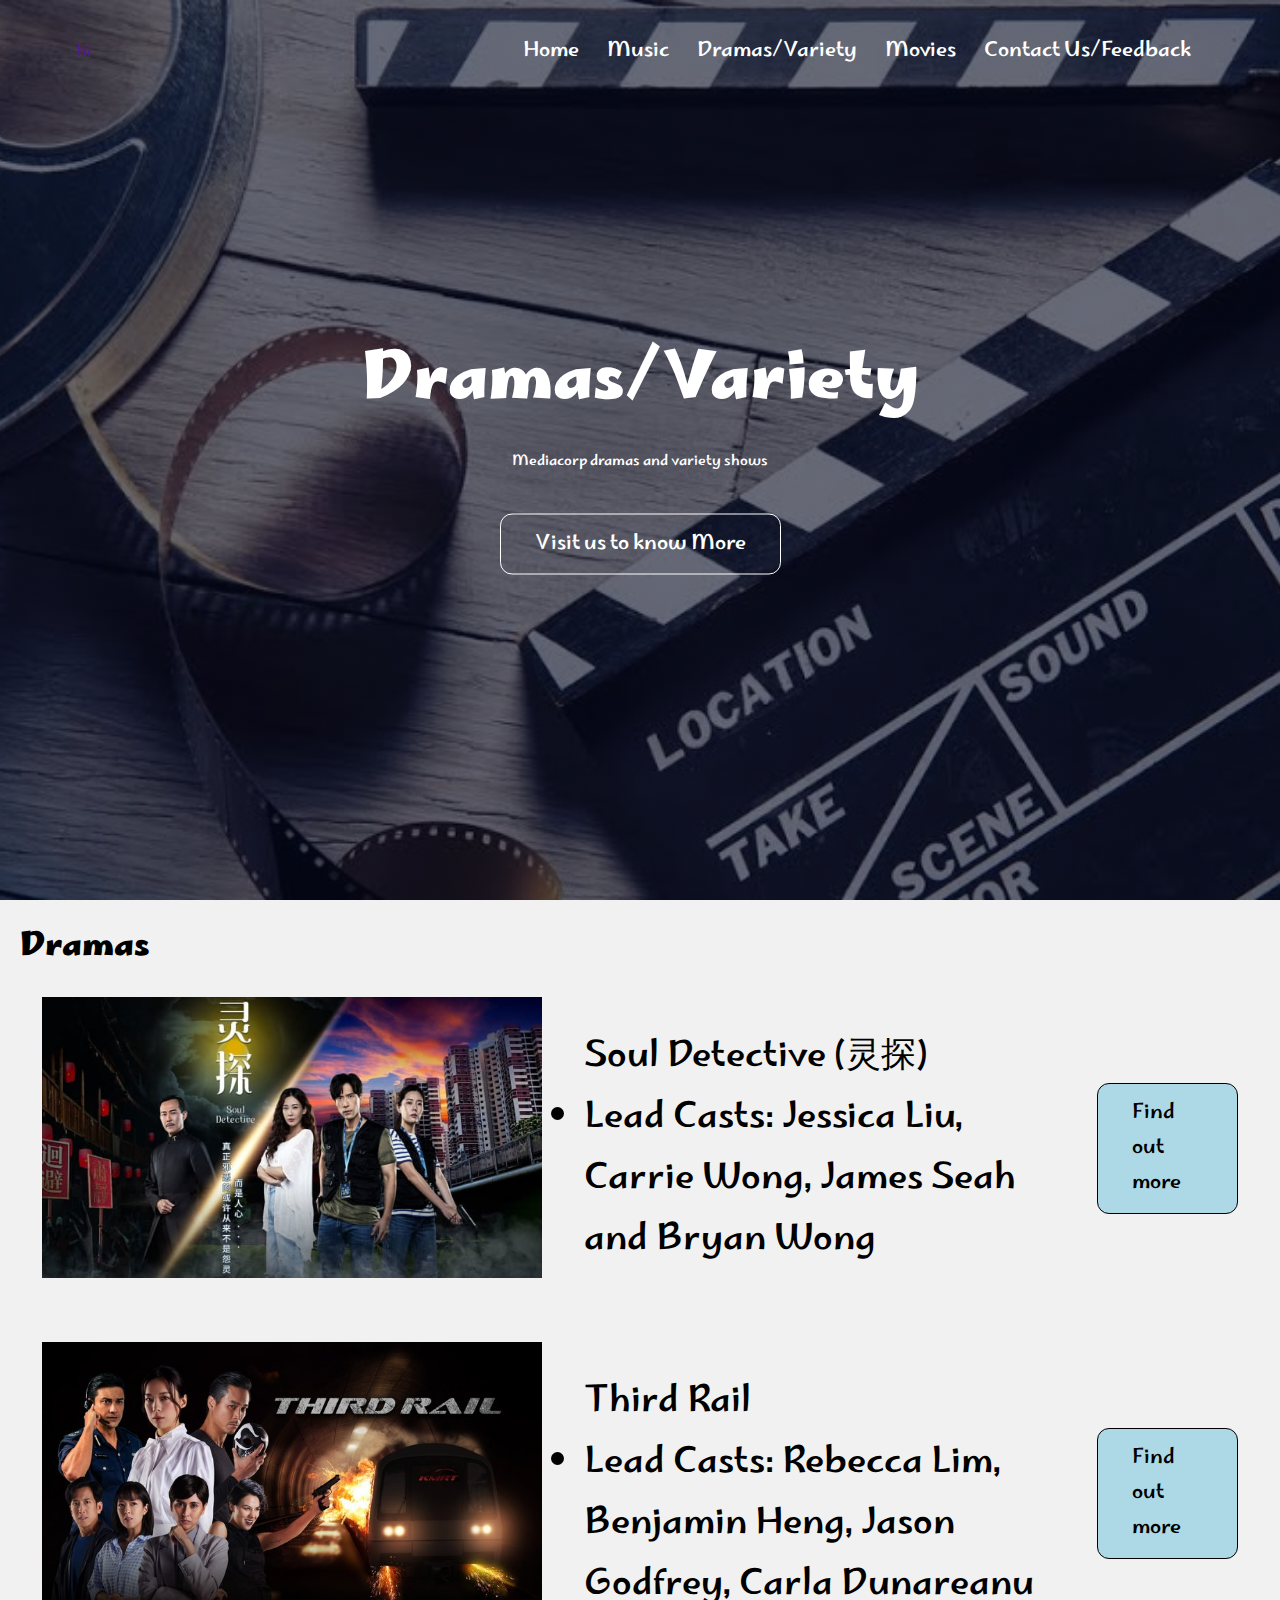
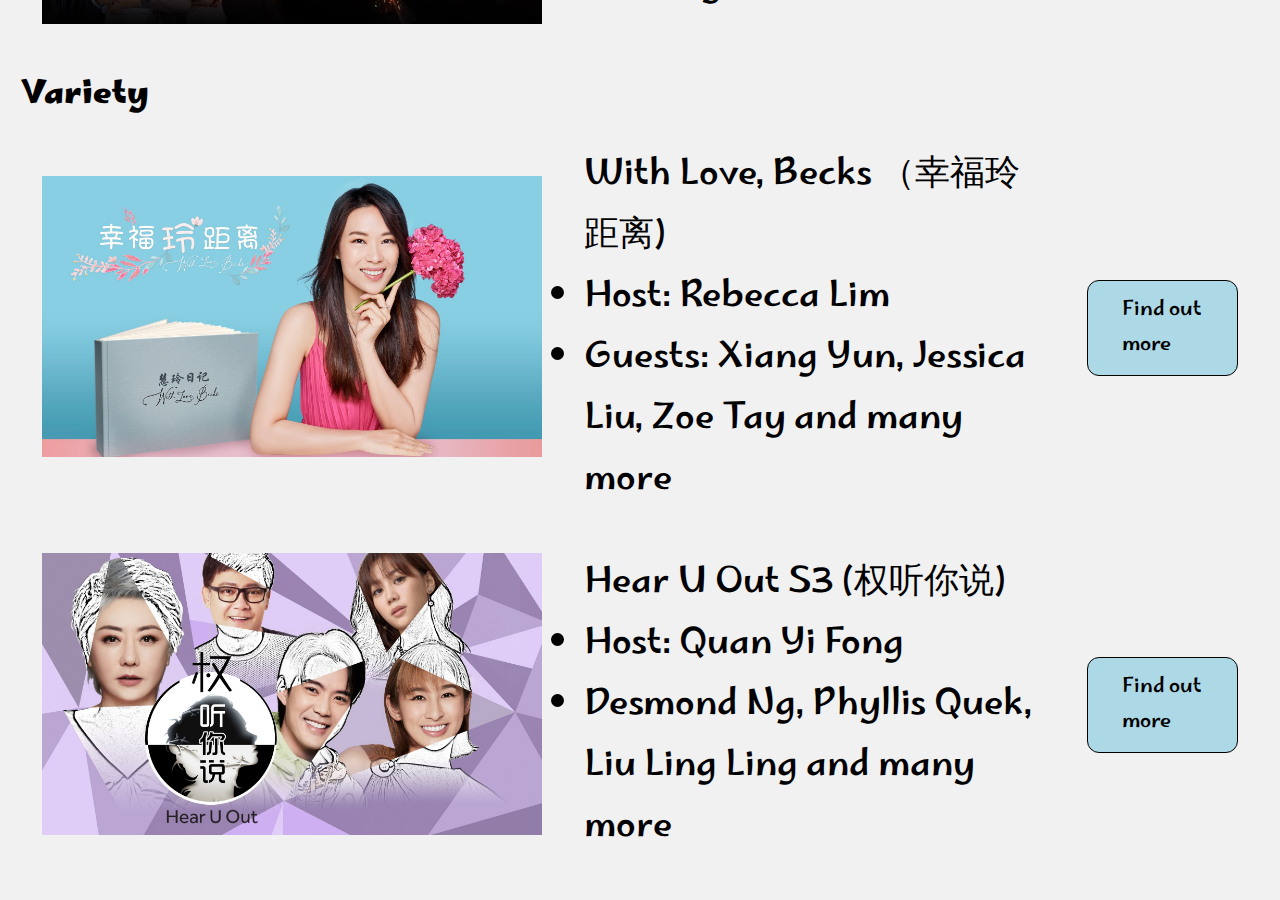
==== drama.html @ 4b602568 "26 nov update" ====
<!DOCTYPE html>
<html lang="en">
<head>
    <meta charset="UTF-8">
    <meta http-equiv="X-UA-Compatible" content="IE=edge">
    <meta name="viewport" content="width=device-width, initial-scale=1.0">
    <title>Assignment 1</title>
    <link rel="stylesheet" href="style1.css">
    <link rel="preconnect" href="https://fonts.googleapis.com">
    <link rel="preconnect" href="https://fonts.gstatic.com" crossorigin>
    <link href="https://fonts.googleapis.com/css2?family=Marhey:wght@300&display=swap" rel="stylesheet">
    <link rel="stylesheet" href="https://stackpath.bootstrapcdn.com/font-awesome/4.7.0/css/font-awesome.min.css">
</head>
<body>
    <article class="dramaheader">
        <nav>
            <a href="">hi</a>
            <div class="nav-links" id="navLinks">
                <i class="fa fa-times" onclick="hideMenu()"></i>
                <ul>
                    <li><a href="home.html">Home</a></li>
                    <li><a href="music.html">Music</a></li>
                    <li><a href="">Dramas/Variety</a></li>
                    <li><a href="">Movies</a></li>
                    <li><a href="">Contact Us/Feedback</a></li>
                </ul>
            </div>
            <i class="fa fa-bars" onclick="showMenu()"></i>
        </nav>
        <div class="textbox">
            <h1>Dramas/Variety</h1>
            <p>Mediacorp dramas and variety shows </p>
            <a href="" class="button">Visit us to know More</a>
        </div>
    </article>
    <div>

    </div>
    <!----JavaScript for toggle menu---->
    <script>
        var navLinks=document.getElementById("navLinks");
        function showMenu(){
            navLinks.style.left="0";
        }
        function hideMenu(){
            navLinks.style.left="-200px";
        }
    </script>
    <div class="main">
        <h1>Dramas</h1>
        <table>
            <tr>
                <td><img src="images/lin tan.jpg" alt=""></td>
                <td>
                    Soul Detective (灵探)
                    <ul>
                        <li>
                            Lead Casts: Jessica Liu, Carrie Wong, James Seah and Bryan Wong
                        </li>
                    </ul>
                </td>
                <td><a href="" target="_blank" class="newbutton">Find out more</a></td>
            </tr>
            <tr>
                <td><img src="images/third rail.jpeg" alt=""></td>
                <td>
                    Third Rail
                    <ul>
                        <li>Lead Casts: Rebecca Lim, Benjamin Heng,
                            Jason Godfrey, Carla Dunareanu
                          </li>
                    </ul>
                </td>
                <td><a href="" target="_blank" class="newbutton">Find out more</a></td>
            </tr>
            </table>
            <h1>Variety</h1>
            <table>
                <tr>
                    <td><img src="images/becks.jpeg" alt=""></td>
                    <td>
                        With Love, Becks （幸福玲距离)
                        <ul>
                            <li>Host: Rebecca Lim</li>
                            <li>Guests: Xiang Yun, Jessica Liu, Zoe Tay 
                                and many more</li>
                        </ul>
                    </td>
                    <td><a href="https://www.mewatch.sg/season/With-Love-Becks-323324" target="_blank" class="newbutton">Find out more</a></td>
                </tr>
                <tr>
                    <td><img src="images/quan ting ni shuo.jpeg" alt=""></td>
                    <td>
                        Hear U Out S3 (权听你说)
                        <ul>
                            <li>Host: Quan Yi Fong</li>
                            <li>Desmond Ng, Phyllis Quek,
                                Liu Ling Ling and many more</li>
                        </ul>
                    </td>
                    <td><a href="https://www.mewatch.sg/show/Hear-U-Out-150211" target="_blank" class="newbutton">Find out more</a></td>
                </tr>
            </table>
            
            
        </table>
    </div> 
</body>
---- style1.css ----
*{
    margin:0;
    padding:0;
    font-family: 'Marhey', cursive;
}

img{
    width:100px;
}

table img{
    width:500px;
}

table{
    width:100%;
}

table td{
    font-size: 35px;
    padding:20px;
}

.newbutton{
    display:inline-block;
    text-decoration:none;
    color:black;
    border:1px solid black;
    padding:12px 34px;
    font-size: 20px;
    background:transparent;
    position:relative;
    cursor:pointer;
    border-radius: 12px;
    background:lightblue;
}

.newbutton:hover{
    border: 1px solid #f44336;
    background:#f44336;
    transition: 1s;
    color:white;

}

.bbt{
    font-size:60px;
}

.homeheader{
    min-height: 100vh;
    width: 100%;
    background-image: linear-gradient(rgba(4, 9, 30, 0.6),rgba(4,9,30,0.6)),url(images/yisheng1.jpg);
    background-position:center;
    background-size:cover;
    position:relative;
    
}

.musicheader{
    min-height: 100vh;
    width: 100%;
    background-image: linear-gradient(rgba(4, 9, 30, 0.6),rgba(4,9,30,0.6)),url(images/music.webp);
    background-position:center;
    background-size:cover;
    position:relative;
    
}

.dramaheader{
    min-height: 100vh;
    width: 100%;
    background-image: linear-gradient(rgba(4, 9, 30, 0.6),rgba(4,9,30,0.6)),url(images/drama.jpg);
    background-position:center;
    background-size:cover;
    position:relative;
    
}

.quizheader{
    min-height: 100vh;
    width: 100%;
    background-image: linear-gradient(rgba(4, 9, 30, 0.6),rgba(4,9,30,0.6)),url(images/quiz.jpeg);
    background-position:center;
    background-size:cover;
    position:relative;
    
}

nav{
    display:flex;
    padding: 2% 6%;
    justify-content: space-between;
    align-items: center;
    
}


.nav-links{
    flex:1;
    text-align:right;
    
}

.nav-links ul li{
    list-style:none;
    display:inline-block;
    padding: 8px 12px;
    position:relative; 
}

.nav-links ul li a{
    color:#fff;
    text-decoration: none;
    font-size: 20px;
}

.nav-links ul li::after{
    content: '';
    width:0%;
    height: 2px;
    background:#f44336;
    display:block;
    margin:auto;
    transition: 0.5s;
}

.nav-links ul li:hover:after{
    width:100%;
}

.textbox{
    width:90%;
    color:#fff;
    position:absolute;
    top:50%;
    left:50%;
    transform:translate(-50%,-50%);
    text-align: center;
}

.textbox h1{
    font-size:65px;
}

.textbox p{
    margin:10px 0 40px;
    font-size:14px;
    color:#fff;
}

.button{
    display:inline-block;
    text-decoration:none;
    color:#fff;
    border:1px solid #fff;
    padding:12px 34px;
    font-size: 20px;
    background:transparent;
    position:relative;
    cursor:pointer;
    border-radius: 12px;
}

.button:hover{
    border: 1px solid #f44336;
    background:#f44336;
    transition: 1s;

}

nav .fa{
    display:none;
}


* {
    box-sizing: border-box;
  }

.row {  
    display: -ms-flexbox; /* IE10 */
    display: flex;
    -ms-flex-wrap: wrap; /* IE10 */
    flex-wrap: wrap;
}

.side {
    -ms-flex: 30%; /* IE10 */
    flex: 30%;
    background-color: #ddd;
    padding: 20px;
}

/* Main column */
.main {   
    -ms-flex: 70%; /* IE10 */
    flex: 70%;
    background-color: #f1f1f1;
    padding: 20px;
}

.footer {
    padding: 20px;
    text-align: center;
    background: white;
}



@media(max-width: 700px){
    .textbox h1{
        font-size:20px;
    }
    .nav-links ul li{
        display:block;
    }
    .nav-links{
        position:absolute;
        background:#f44336;
        height:100vh;
        width:200px;
        top:0;
        right:-200px;
        text-align: left;
        z-index:2;
        transition: 1s;
    }
    nav .fa{
        display:block;
        color:#fff;
        margin:10px;
        font-size:22px;
        cursor:pointer;
    }
    .nav-links ul{
        padding:30px;

    }
    .row{   
        flex-direction: column;
    }

    table td{
        font-size: 30px;
        display: flex;
        flex-direction: column;
        align-items: center;
        text-align: center;
    }

    table img{
        width:100%;
    }
    
}
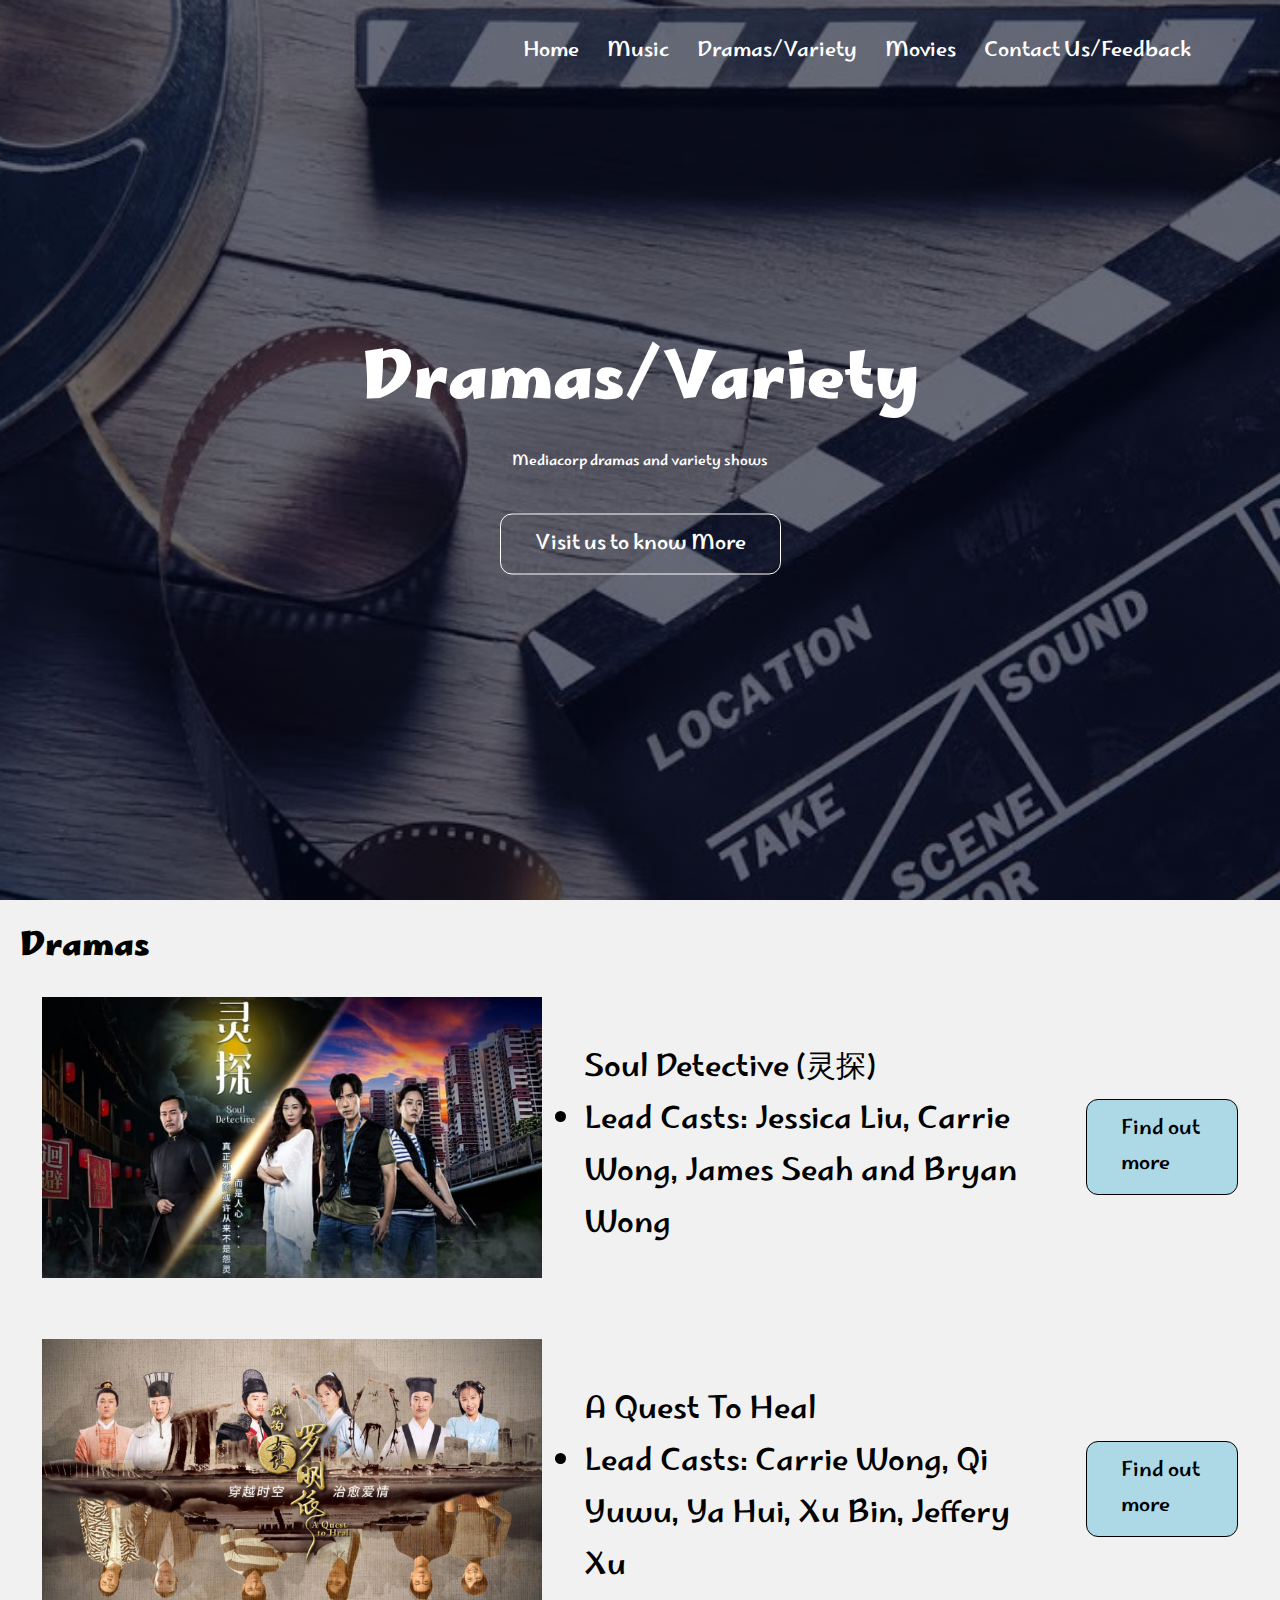
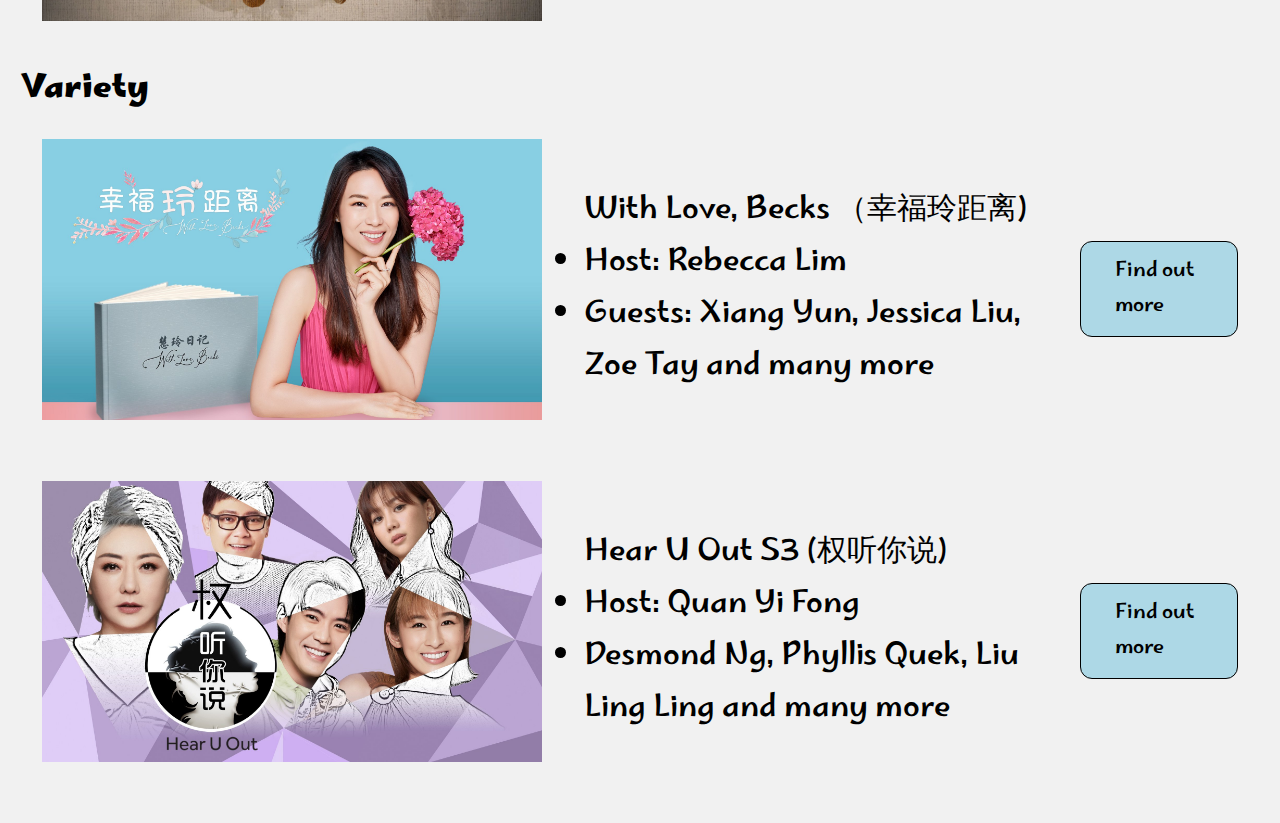
==== commit ef3b6591: "27 nov update" ====
--- a/drama.html
+++ b/drama.html
@@ -14,15 +14,14 @@
 <body>
     <article class="dramaheader">
         <nav>
-            <a href="">hi</a>
             <div class="nav-links" id="navLinks">
                 <i class="fa fa-times" onclick="hideMenu()"></i>
                 <ul>
-                    <li><a href="home.html">Home</a></li>
+                    <li><a href="index.html">Home</a></li>
                     <li><a href="music.html">Music</a></li>
                     <li><a href="">Dramas/Variety</a></li>
-                    <li><a href="">Movies</a></li>
-                    <li><a href="">Contact Us/Feedback</a></li>
+                    <li><a href="movies.html">Movies</a></li>
+                    <li><a href="feedback.html">Contact Us/Feedback</a></li>
                 </ul>
             </div>
             <i class="fa fa-bars" onclick="showMenu()"></i>
@@ -48,7 +47,7 @@
     </script>
     <div class="main">
         <h1>Dramas</h1>
-        <table>
+        <table class="newtable">
             <tr>
                 <td><img src="images/lin tan.jpg" alt=""></td>
                 <td>
@@ -62,20 +61,19 @@
                 <td><a href="" target="_blank" class="newbutton">Find out more</a></td>
             </tr>
             <tr>
-                <td><img src="images/third rail.jpeg" alt=""></td>
+                <td><img src="images/a quest to heal.jpeg" alt=""></td>
                 <td>
-                    Third Rail
+                    A Quest To Heal
                     <ul>
-                        <li>Lead Casts: Rebecca Lim, Benjamin Heng,
-                            Jason Godfrey, Carla Dunareanu
+                        <li>Lead Casts: Carrie Wong, Qi Yuwu, Ya Hui, Xu Bin, Jeffery Xu 
                           </li>
                     </ul>
                 </td>
-                <td><a href="" target="_blank" class="newbutton">Find out more</a></td>
+                <td><a href="https://www.mewatch.sg/show/A-Quest-To-Heal-162145" target="_blank" class="newbutton">Find out more</a></td>
             </tr>
             </table>
             <h1>Variety</h1>
-            <table>
+            <table class="newtable">
                 <tr>
                     <td><img src="images/becks.jpeg" alt=""></td>
                     <td>
--- a/style1.css
+++ b/style1.css
@@ -8,16 +8,17 @@
     width:100px;
 }
 
-table img{
+
+.newtable img{
     width:500px;
 }
 
-table{
+.newtable{
     width:100%;
 }
 
-table td{
-    font-size: 35px;
+.newtable td{
+    font-size: 30px;
     padding:20px;
 }
 
@@ -240,16 +241,18 @@
     .row{   
         flex-direction: column;
     }
-
-    table td{
+    .newtable{
+        text-align: center;
+        display: inline-block;
+    }
+    .newtable td{
         font-size: 30px;
         display: flex;
         flex-direction: column;
         align-items: center;
-        text-align: center;
-    }
-
-    table img{
+    }
+
+    .newtable img{
         width:100%;
     }
     
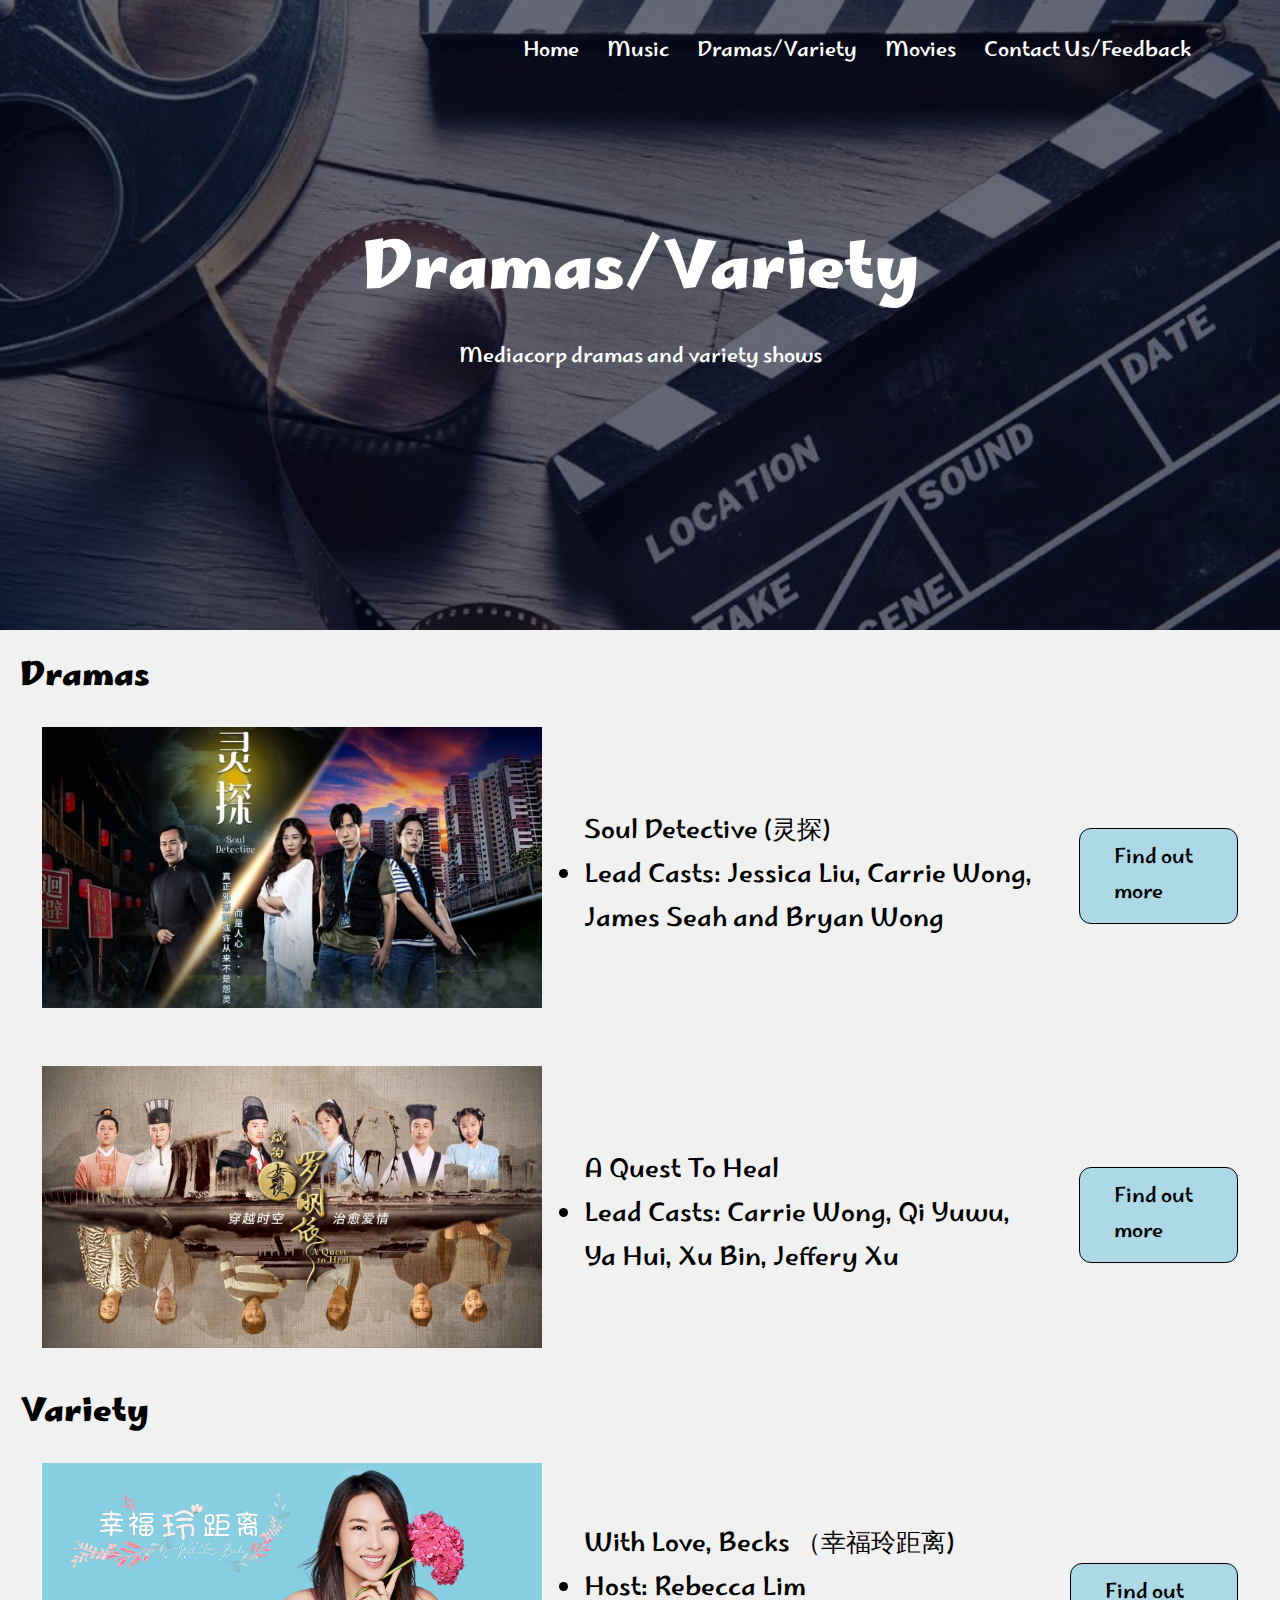
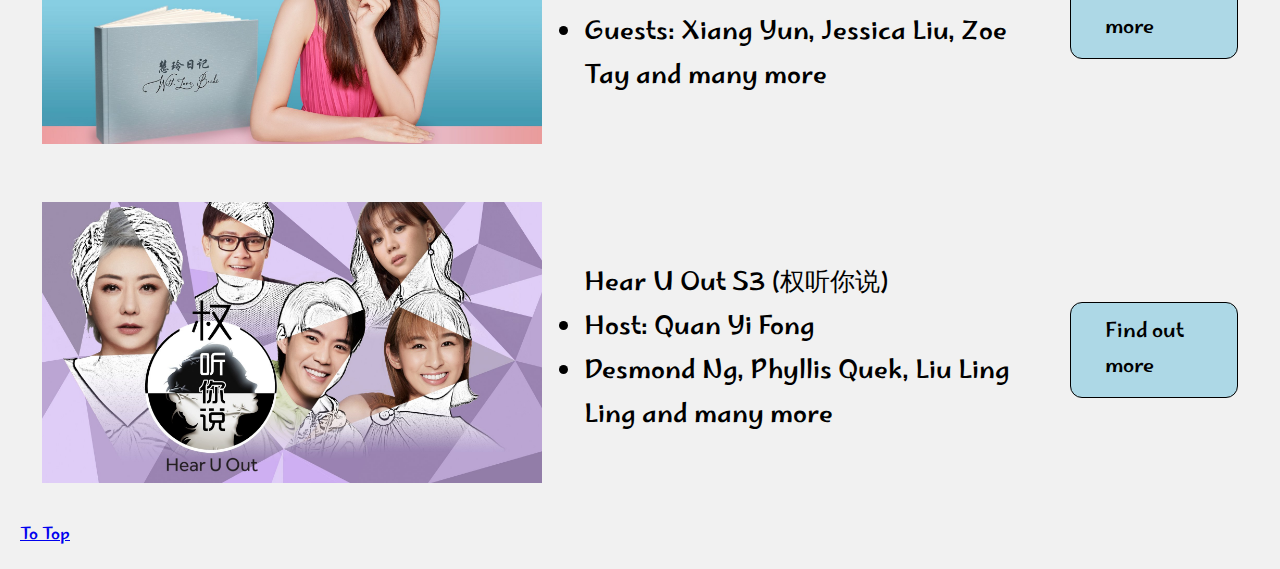
==== commit 5dac5a46: "form" ====
--- a/drama.html
+++ b/drama.html
@@ -4,7 +4,8 @@
     <meta charset="UTF-8">
     <meta http-equiv="X-UA-Compatible" content="IE=edge">
     <meta name="viewport" content="width=device-width, initial-scale=1.0">
-    <title>Assignment 1</title>
+    <title>Drama</title>
+    <link rel="icon" type="image/x-icon" href="/images/view-modified.png">
     <link rel="stylesheet" href="style1.css">
     <link rel="preconnect" href="https://fonts.googleapis.com">
     <link rel="preconnect" href="https://fonts.gstatic.com" crossorigin>
@@ -29,7 +30,6 @@
         <div class="textbox">
             <h1>Dramas/Variety</h1>
             <p>Mediacorp dramas and variety shows </p>
-            <a href="" class="button">Visit us to know More</a>
         </div>
     </article>
     <div>
@@ -95,12 +95,11 @@
                             <li>Desmond Ng, Phyllis Quek,
                                 Liu Ling Ling and many more</li>
                         </ul>
-                    </td>
+                    </td>                                
                     <td><a href="https://www.mewatch.sg/show/Hear-U-Out-150211" target="_blank" class="newbutton">Find out more</a></td>
                 </tr>
             </table>
             
-            
-        </table>
+    <a href="#top">To Top</a>                                        
     </div> 
 </body>--- a/style1.css
+++ b/style1.css
@@ -8,6 +8,11 @@
     width:100px;
 }
 
+#text{
+    color:white;
+    text-align: center;
+    font-size: 35px;
+}
 
 .newtable img{
     width:500px;
@@ -18,7 +23,7 @@
 }
 
 .newtable td{
-    font-size: 30px;
+    font-size: 25px;
     padding:20px;
 }
 
@@ -49,9 +54,9 @@
 }
 
 .homeheader{
-    min-height: 100vh;
-    width: 100%;
-    background-image: linear-gradient(rgba(4, 9, 30, 0.6),rgba(4,9,30,0.6)),url(images/yisheng1.jpg);
+    min-height: 70vh;
+    width: 100%;
+    background-image: linear-gradient(rgba(4, 9, 30, 0.6),rgba(4,9,30,0.6)),url(images/yisheng.jpg);
     background-position:center;
     background-size:cover;
     position:relative;
@@ -59,7 +64,7 @@
 }
 
 .musicheader{
-    min-height: 100vh;
+    min-height: 70vh;
     width: 100%;
     background-image: linear-gradient(rgba(4, 9, 30, 0.6),rgba(4,9,30,0.6)),url(images/music.webp);
     background-position:center;
@@ -69,9 +74,19 @@
 }
 
 .dramaheader{
-    min-height: 100vh;
+    min-height: 70vh;
     width: 100%;
     background-image: linear-gradient(rgba(4, 9, 30, 0.6),rgba(4,9,30,0.6)),url(images/drama.jpg);
+    background-position:center;
+    background-size:cover;
+    position:relative;
+    
+}
+
+.movieheader{
+    min-height: 70vh;
+    width: 100%;
+    background-image: linear-gradient(rgba(4, 9, 30, 0.6),rgba(4,9,30,0.6)),url(images/movie1.png);
     background-position:center;
     background-size:cover;
     position:relative;
@@ -81,11 +96,20 @@
 .quizheader{
     min-height: 100vh;
     width: 100%;
-    background-image: linear-gradient(rgba(4, 9, 30, 0.6),rgba(4,9,30,0.6)),url(images/quiz.jpeg);
-    background-position:center;
-    background-size:cover;
-    position:relative;
-    
+    background-image: linear-gradient(rgba(4, 9, 30, 0),rgba(4,9,30,0)),url(images/transparent.png);
+    background-position:center;
+    background-size:cover;
+    position:relative;
+    
+}
+
+.feedbackheader{
+    min-height: 70vh;
+    width: 100%;
+    background-image: linear-gradient(rgba(4, 9, 30, 0.6),rgba(4,9,30,0.6)),url(images/feedback.jpg);
+    background-position:center;
+    background-size:cover;
+    position:relative;
 }
 
 nav{
@@ -93,9 +117,11 @@
     padding: 2% 6%;
     justify-content: space-between;
     align-items: center;
-    
-}
-
+}
+
+.wrapper a span {
+    color: #000;
+}
 
 .nav-links{
     flex:1;
@@ -146,7 +172,7 @@
 
 .textbox p{
     margin:10px 0 40px;
-    font-size:14px;
+    font-size:20px;
     color:#fff;
 }
 
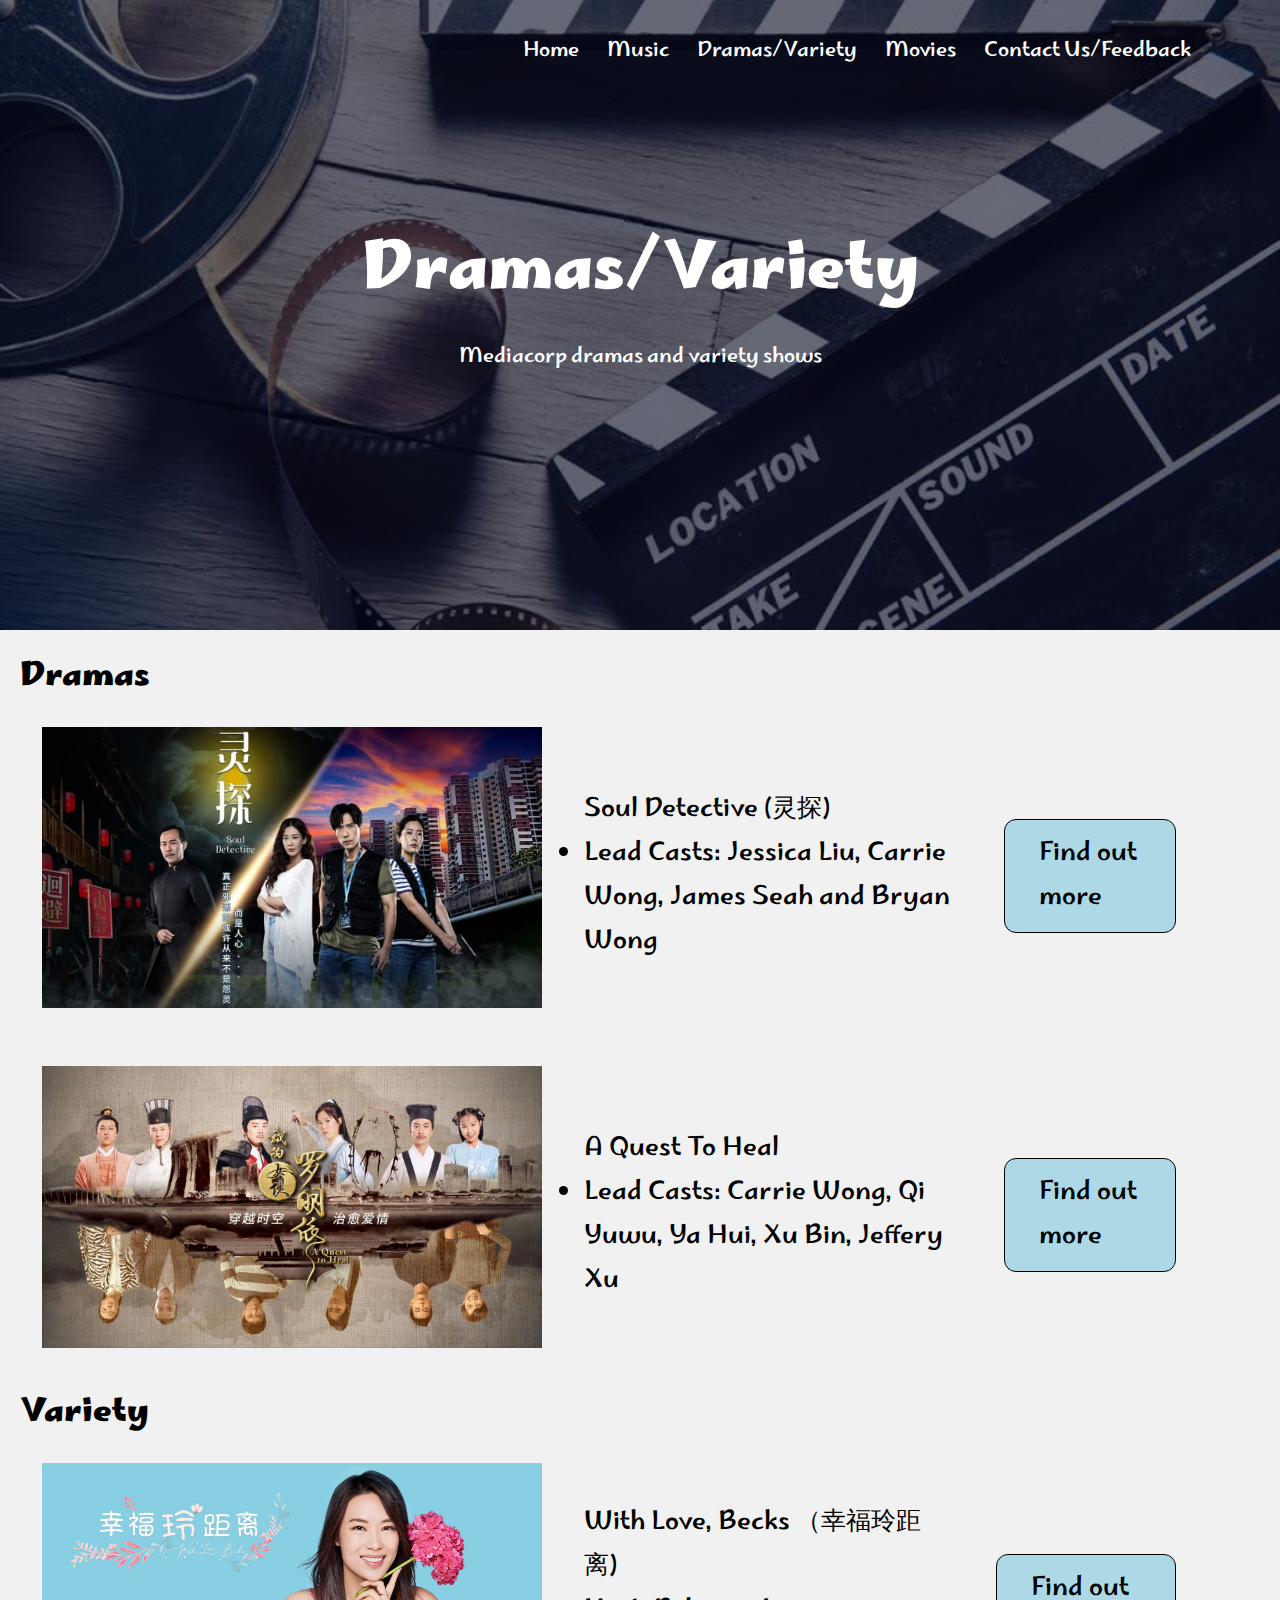
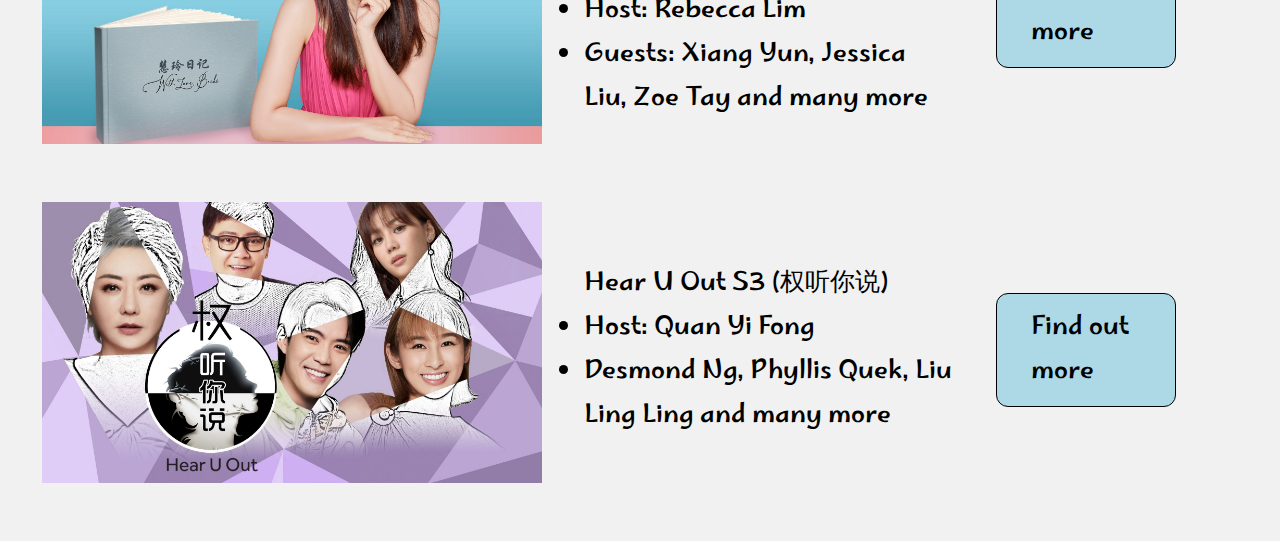
==== commit ba23ea7a: "29 nov update" ====
--- a/drama.html
+++ b/drama.html
@@ -11,8 +11,12 @@
     <link rel="preconnect" href="https://fonts.gstatic.com" crossorigin>
     <link href="https://fonts.googleapis.com/css2?family=Marhey:wght@300&display=swap" rel="stylesheet">
     <link rel="stylesheet" href="https://stackpath.bootstrapcdn.com/font-awesome/4.7.0/css/font-awesome.min.css">
+    <script defer src="script1.js"></script>
 </head>
 <body>
+    <div id="progress">
+        <span id="progress-value">&#x1F815;</span>
+    </div>
     <article class="dramaheader">
         <nav>
             <div class="nav-links" id="navLinks">
@@ -99,7 +103,6 @@
                     <td><a href="https://www.mewatch.sg/show/Hear-U-Out-150211" target="_blank" class="newbutton">Find out more</a></td>
                 </tr>
             </table>
-            
-    <a href="#top">To Top</a>                                        
+                                             
     </div> 
 </body>--- a/style1.css
+++ b/style1.css
@@ -3,6 +3,33 @@
     padding:0;
     font-family: 'Marhey', cursive;
 }
+html{
+    scroll-behavior: smooth;
+}
+#progress{
+    position: fixed;
+    bottom: 20px;
+    right: 10px;
+    height:70px;
+    width:70px;
+    display: none;
+    place-items: center;
+    border-radius: 50%;
+    box-shadow: 0 0 10px rgba(0, 0, 0, 0.2);
+    cursor: pointer;
+}
+
+#progress-value{
+    display: block;
+    height: calc(100% - 15px);
+    width: calc(100% - 15px);
+    background-color: #ffffff;
+    border-radius: 50%;
+    display: grid;
+    place-items: center;
+    font-size: 35px;
+    color:#001a2e;
+}
 
 img{
     width:100px;
@@ -19,7 +46,7 @@
 }
 
 .newtable{
-    width:100%;
+    width:95%;
 }
 
 .newtable td{
@@ -33,7 +60,7 @@
     color:black;
     border:1px solid black;
     padding:12px 34px;
-    font-size: 20px;
+    font-size: 25px;
     background:transparent;
     position:relative;
     cursor:pointer;
@@ -272,7 +299,7 @@
         display: inline-block;
     }
     .newtable td{
-        font-size: 30px;
+        font-size: 25px;
         display: flex;
         flex-direction: column;
         align-items: center;
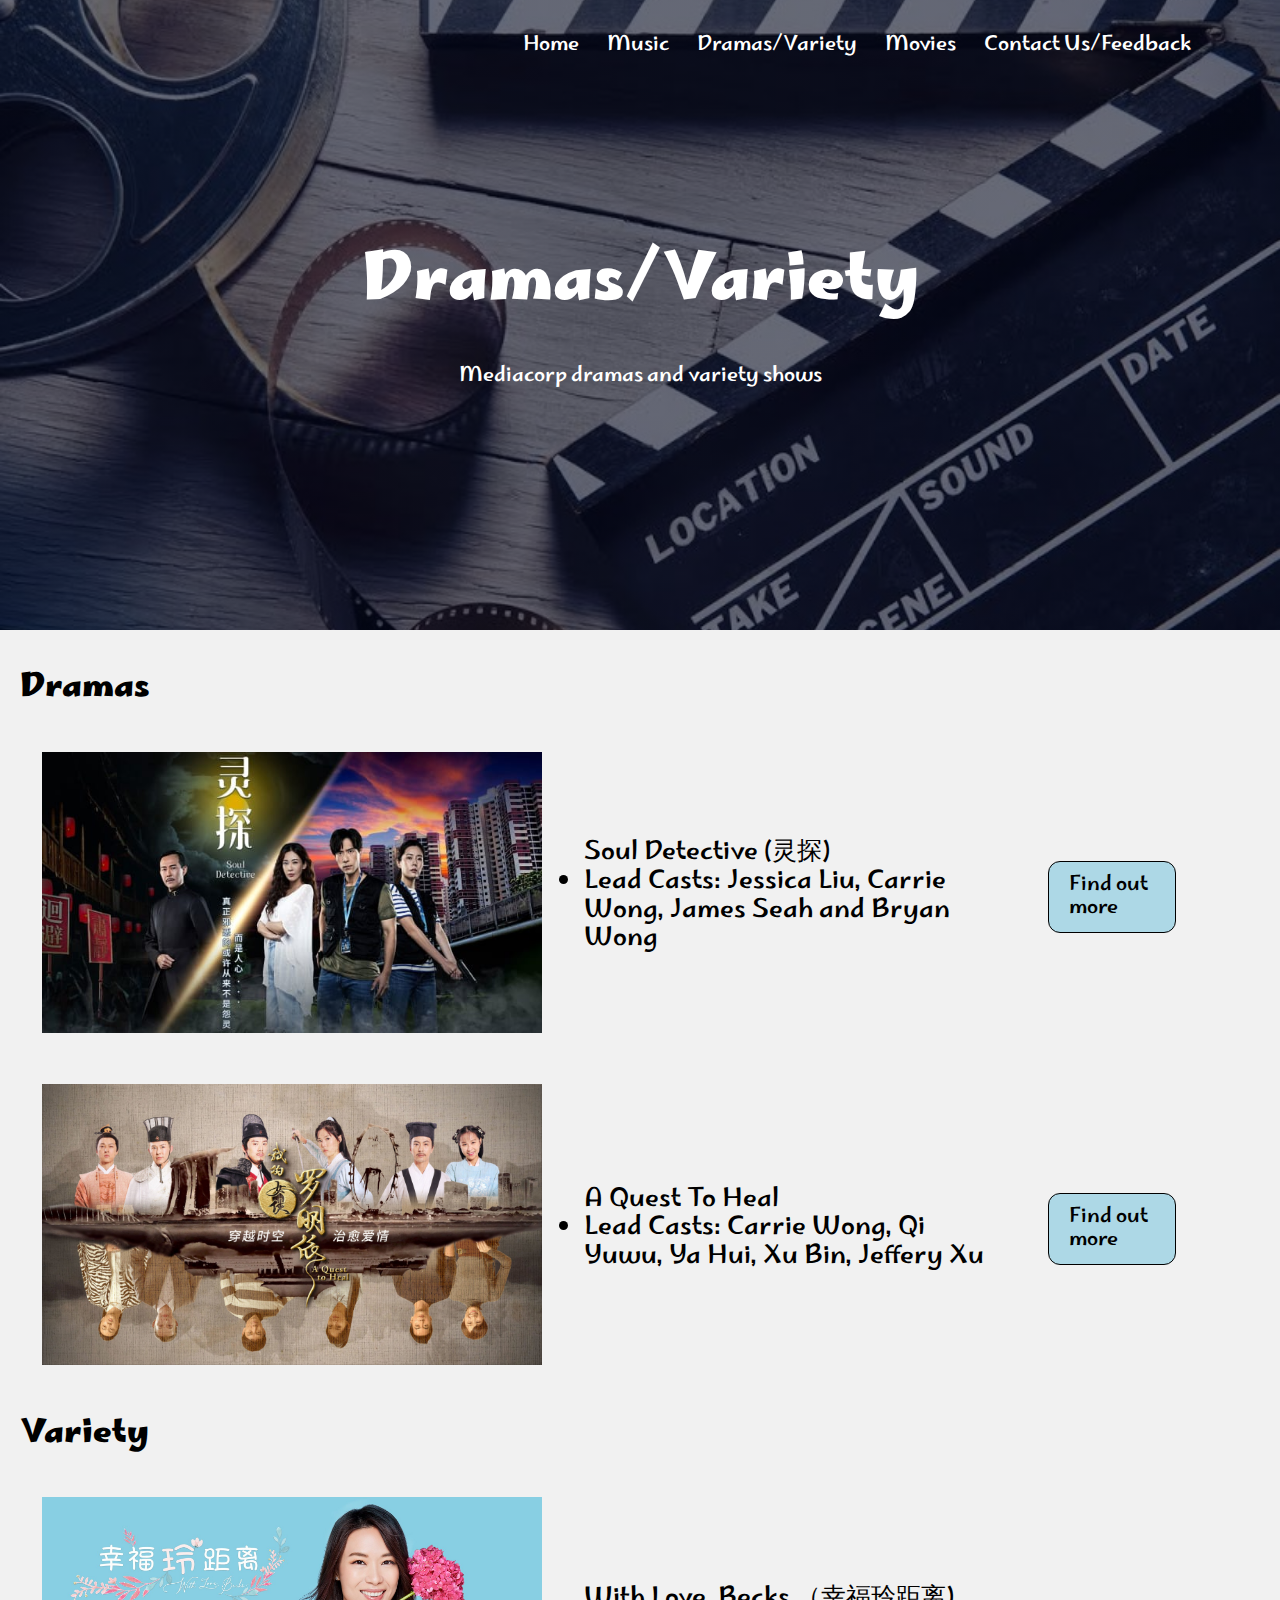
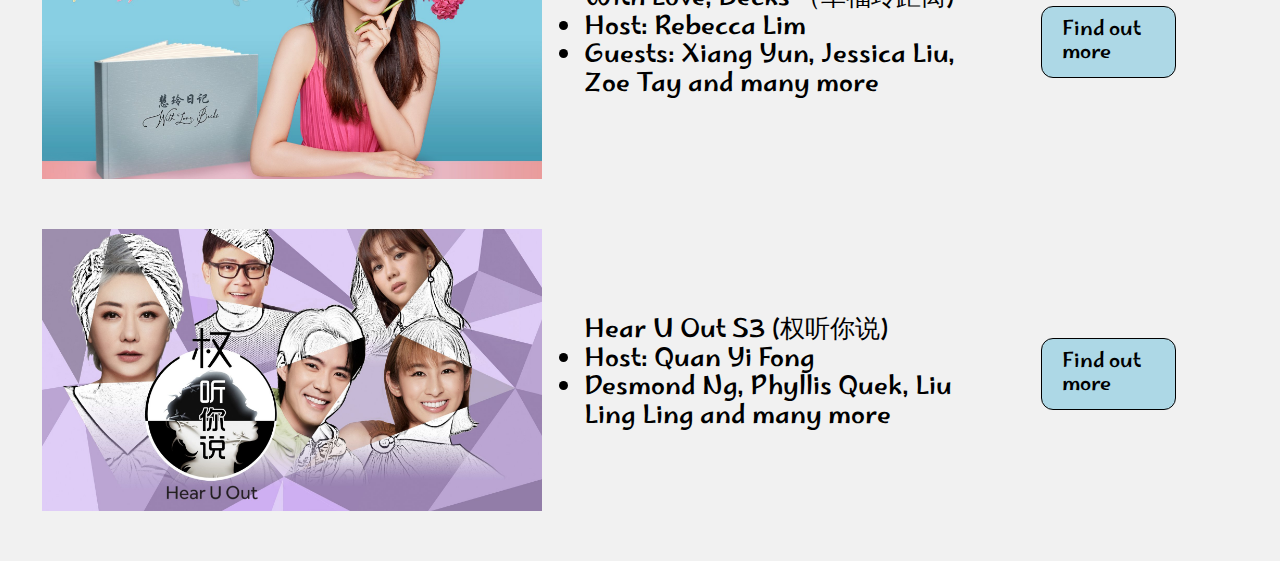
==== commit ca1f59fd: "draft 2" ====
--- a/drama.html
+++ b/drama.html
@@ -7,6 +7,7 @@
     <title>Drama</title>
     <link rel="icon" type="image/x-icon" href="/images/view-modified.png">
     <link rel="stylesheet" href="style1.css">
+    <link rel="stylesheet" href="normalize.css">
     <link rel="preconnect" href="https://fonts.googleapis.com">
     <link rel="preconnect" href="https://fonts.gstatic.com" crossorigin>
     <link href="https://fonts.googleapis.com/css2?family=Marhey:wght@300&display=swap" rel="stylesheet">
--- a/style1.css
+++ b/style1.css
@@ -54,13 +54,18 @@
     padding:20px;
 }
 
+.info{
+    font-size: 25px;
+    padding:20px;
+}
+
 .newbutton{
     display:inline-block;
     text-decoration:none;
     color:black;
     border:1px solid black;
-    padding:12px 34px;
-    font-size: 25px;
+    padding:12px 20px;
+    font-size: 20px;
     background:transparent;
     position:relative;
     cursor:pointer;
@@ -275,7 +280,7 @@
         height:100vh;
         width:200px;
         top:0;
-        right:-200px;
+        left:-200px;
         text-align: left;
         z-index:2;
         transition: 1s;
@@ -308,5 +313,9 @@
     .newtable img{
         width:100%;
     }
+
+    .video{
+        width:100%;
+    }
     
 }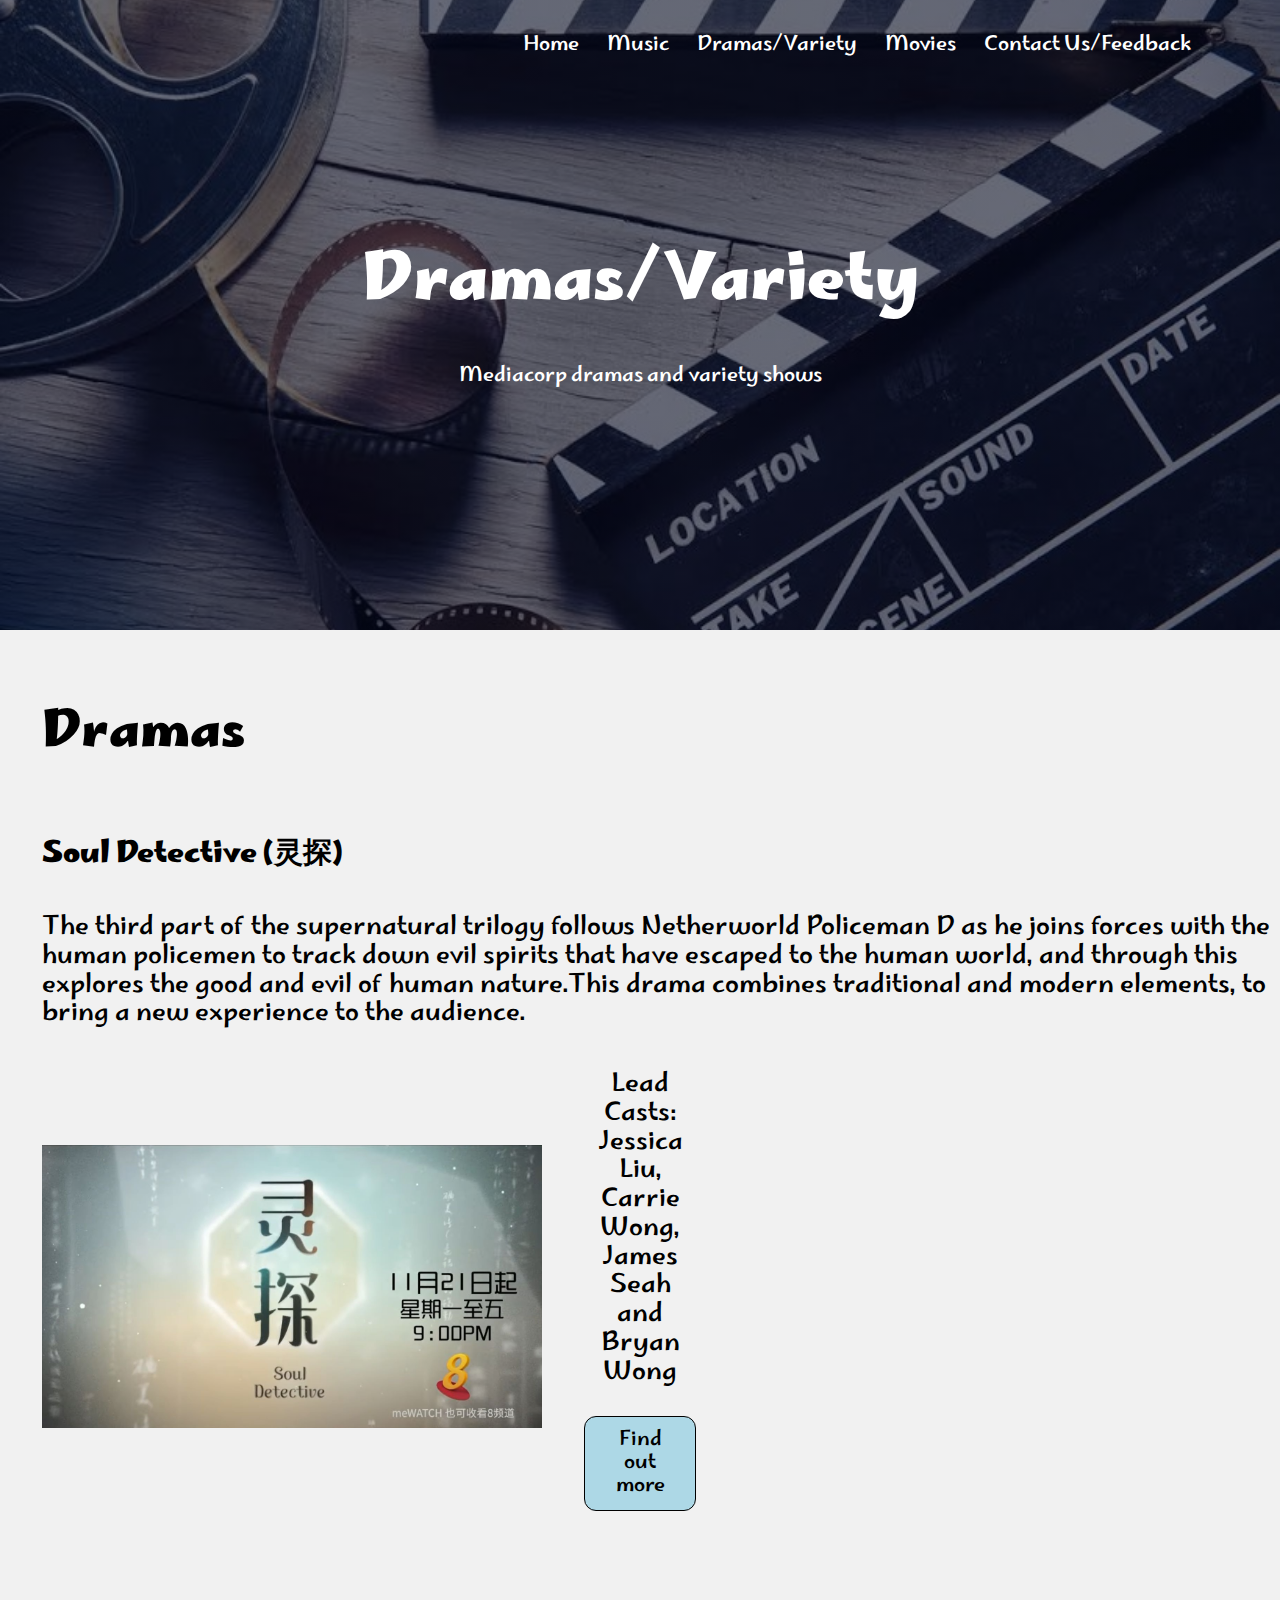
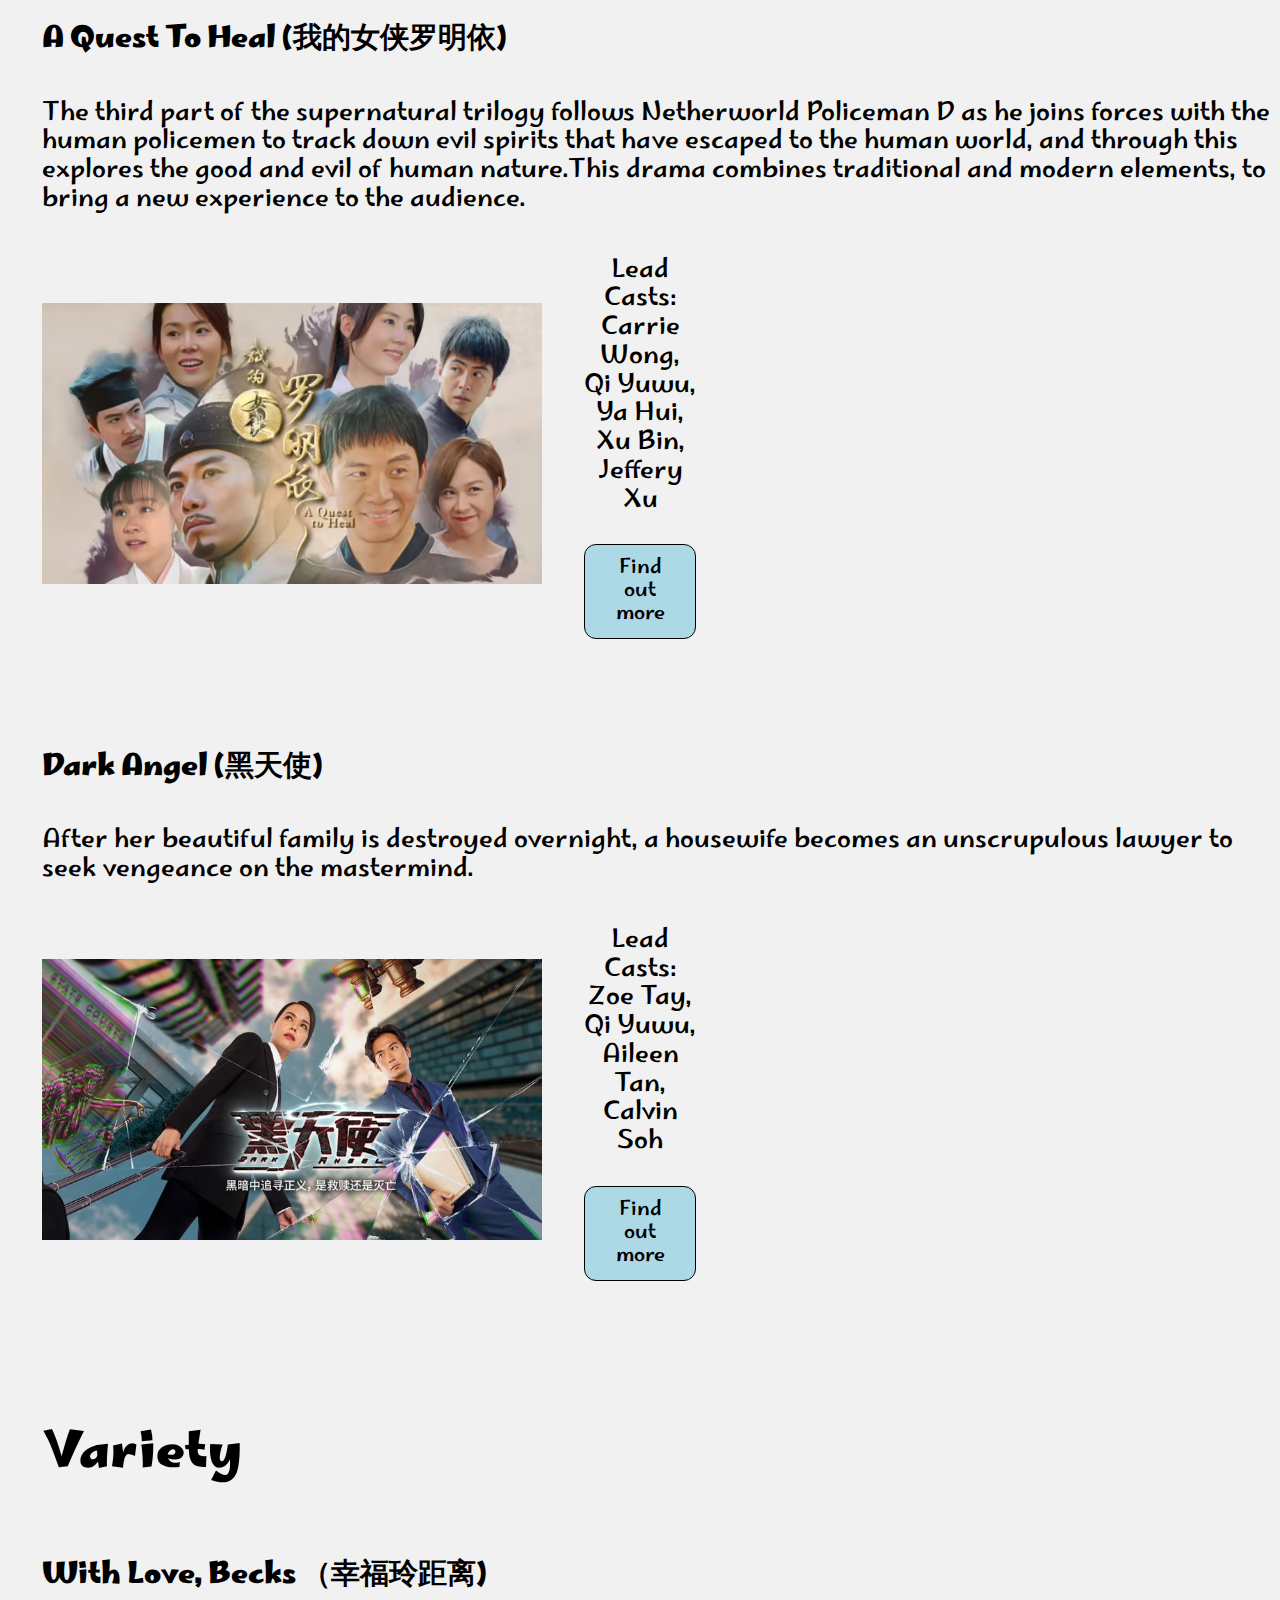
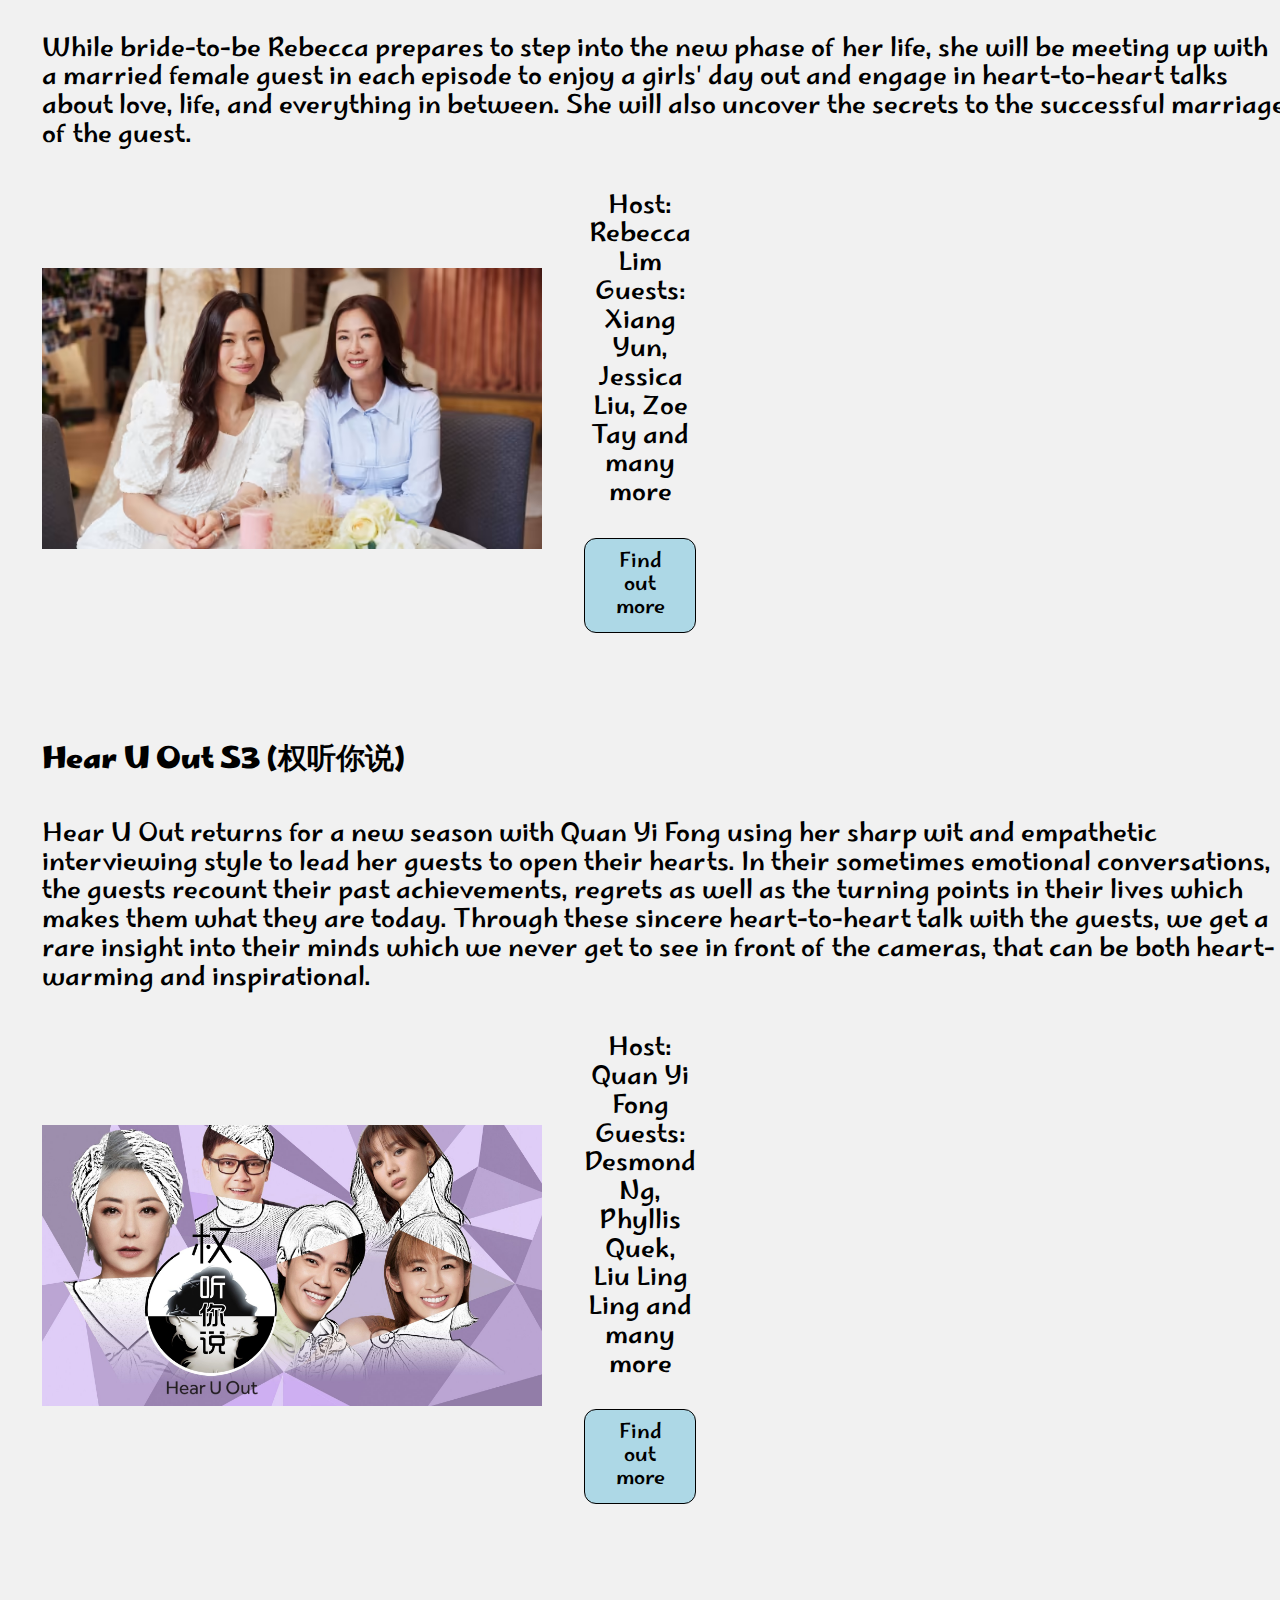
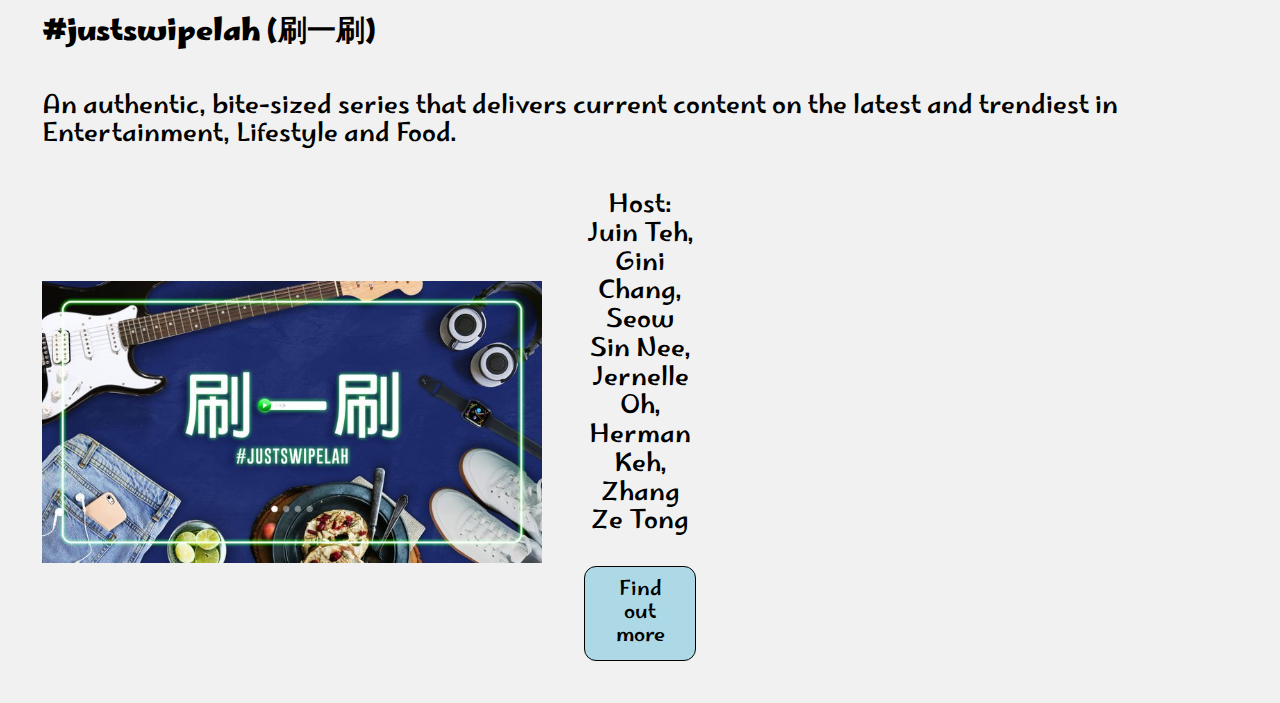
==== commit f5a489af: "draft 6" ====
--- a/drama.html
+++ b/drama.html
@@ -16,7 +16,7 @@
 </head>
 <body>
     <div id="progress">
-        <span id="progress-value">&#x1F815;</span>
+        <span id="progress-value"><i class="fa fa-arrow-up"></i></span>
     </div>
     <article class="dramaheader">
         <nav>
@@ -51,58 +51,144 @@
         }
     </script>
     <div class="main">
-        <h1>Dramas</h1>
+        
         <table class="newtable">
+            <tr><td><h1>Dramas</h1></td></tr>
+            <tr><td>
+                <h3>Soul Detective (灵探)</h3>
+            </tr></td>
+            <tr><td colspan="3">
+                <p>The third part of the supernatural trilogy follows Netherworld Policeman D as he joins forces with the human policemen to track down evil spirits that have escaped to the human world, 
+                    and through this explores the good and evil of human nature.This drama
+                     combines traditional and modern elements, to bring a new experience to the audience.</p>
+            </td></tr>
             <tr>
-                <td><img src="images/lin tan.jpg" alt=""></td>
+                <td class="firstimage"><img src="images/soul.jpg" alt=""></td>
+                <td class="list">
+                    <ul>
+                        <li>Lead Casts: Jessica Liu, Carrie Wong, James Seah and Bryan Wong</li>
+                    </ul>
+                    <br>
+                        <a href="https://www.mewatch.sg/season/Soul-Detective-327965" target="_blank" class="newbutton">Find out more</a>
+                </td>
                 <td>
-                    Soul Detective (灵探)
+                    <iframe width="550" height="300" src="https://www.youtube.com/embed/t10y6oMQgsI" class="video" title="YouTube video player" frameborder="0" allow="accelerometer; autoplay; clipboard-write; encrypted-media; gyroscope; picture-in-picture" allowfullscreen></iframe>
+                    
+                </td>
+                
+            </tr>
+            <tr><td>&emsp;</td></tr> 
+            <tr><td>
+                <h3>A Quest To Heal (我的女侠罗明依)</h3>
+            </tr></td>
+            <tr><td colspan="3">
+                <p>The third part of the supernatural trilogy follows Netherworld Policeman D as he joins forces with the human policemen to track down evil spirits that have escaped to the human world, 
+                    and through this explores the good and evil of human nature.This drama
+                     combines traditional and modern elements, to bring a new experience to the audience.</p>
+            </td></tr>
+            <tr>
+                <td class="firstimage"><img src="images/luo ming yi.avif" alt=""></td>
+                <td class="list">
                     <ul>
-                        <li>
-                            Lead Casts: Jessica Liu, Carrie Wong, James Seah and Bryan Wong
-                        </li>
+                        <li>Lead Casts: Carrie Wong, Qi Yuwu, Ya Hui, Xu Bin, Jeffery Xu </li>
                     </ul>
+                    <br>
+                        <a href="https://www.mewatch.sg/show/A-Quest-To-Heal-162145" target="_blank" class="newbutton">Find out more</a>
                 </td>
-                <td><a href="" target="_blank" class="newbutton">Find out more</a></td>
-            </tr>
+                <td>
+                    <iframe width="550" height="290" src="https://www.youtube.com/embed/51yHLYPf9C8" class="video" title="YouTube video player" frameborder="0" allow="accelerometer; autoplay; clipboard-write; encrypted-media; gyroscope; picture-in-picture" allowfullscreen></iframe>
+                </td>
+                <tr><td>&emsp;</td></tr>
+
+                <tr><td>
+                    <h3>Dark Angel (黑天使)</h3>
+                </tr></td>
+                <tr><td colspan="3">
+                    <p>After her beautiful family is destroyed overnight, a housewife becomes an unscrupulous lawyer to seek vengeance on the mastermind. </p>
+                </td></tr>
+                <tr>
+                    <td class="firstimage"><img src="images/dark angel.jpg" alt=""></td>
+                    <td class="list">
+                        <ul>
+                            <li>Lead Casts: Zoe Tay, Qi Yuwu, Aileen Tan, Calvin Soh </li>
+                        </ul>
+                        <br>
+                            <a href="https://www.mewatch.sg/show/Dark-Angel-316242" target="_blank" class="newbutton">Find out more</a>
+                    </td>
+                    <td>
+                        <iframe width="550" height="290" src="https://www.youtube.com/embed/oQu_fp47rnY" class="video" title="YouTube video player" frameborder="0" allow="accelerometer; autoplay; clipboard-write; encrypted-media; gyroscope; picture-in-picture" allowfullscreen></iframe>
+                    </td>
+                    <tr><td>&emsp;</td></tr>
+            
+            <tr><td><h1>Variety</h1></td></tr>
+            <tr><td>
+                <h3>With Love, Becks （幸福玲距离)</h3>
+            </tr></td>
+            <tr><td colspan="3">
+                <p>While bride-to-be Rebecca prepares to step into the new phase of her life, 
+                    she will be meeting up with a married female guest in each episode to enjoy 
+                    a girls' day out and engage in heart-to-heart talks about love, life, and everything in between. 
+                    She will also uncover the secrets to the successful marriage of the guest. </p>
+            </td></tr>
             <tr>
-                <td><img src="images/a quest to heal.jpeg" alt=""></td>
+                <td class="firstimage"><img src="images/with love.avif" alt=""></td>
+                <td class="list">
+                    <ul>
+                        <li>Host: Rebecca Lim</li>
+                        <li>Guests: Xiang Yun, Jessica Liu, Zoe Tay and many more</li>
+                    </ul>
+                    <br>
+                        <a href="https://www.mewatch.sg/season/With-Love-Becks-323324" target="_blank" class="newbutton">Find out more</a>
+                </td>
                 <td>
-                    A Quest To Heal
-                    <ul>
-                        <li>Lead Casts: Carrie Wong, Qi Yuwu, Ya Hui, Xu Bin, Jeffery Xu 
-                          </li>
-                    </ul>
+                    <iframe width="550" height="290" src="https://www.youtube.com/embed/b3mBosDEkxE" class="video" title="YouTube video player" frameborder="0" allow="accelerometer; autoplay; clipboard-write; encrypted-media; gyroscope; picture-in-picture" allowfullscreen></iframe>
                 </td>
-                <td><a href="https://www.mewatch.sg/show/A-Quest-To-Heal-162145" target="_blank" class="newbutton">Find out more</a></td>
-            </tr>
-            </table>
-            <h1>Variety</h1>
-            <table class="newtable">
+                <tr><td>&emsp;</td></tr> 
+                <tr><td>
+                    <h3>Hear U Out S3 (权听你说)</h3>
+                </tr></td>
+                <tr><td colspan="3">
+                    <p>Hear U Out returns for a new season with Quan Yi Fong using her sharp wit and empathetic interviewing
+                         style to lead her guests to open their hearts. In their sometimes emotional conversations, the guests
+                          recount their past achievements, regrets as well as the turning points in their lives which makes them 
+                          what they are today. Through these sincere heart-to-heart talk with the guests, we get a rare insight 
+                          into their minds which we never get to see in front of the cameras, that can be both heart-warming 
+                          and inspirational. </p>
+                </td></tr>
                 <tr>
-                    <td><img src="images/becks.jpeg" alt=""></td>
-                    <td>
-                        With Love, Becks （幸福玲距离)
-                        <ul>
-                            <li>Host: Rebecca Lim</li>
-                            <li>Guests: Xiang Yun, Jessica Liu, Zoe Tay 
-                                and many more</li>
-                        </ul>
-                    </td>
-                    <td><a href="https://www.mewatch.sg/season/With-Love-Becks-323324" target="_blank" class="newbutton">Find out more</a></td>
-                </tr>
-                <tr>
-                    <td><img src="images/quan ting ni shuo.jpeg" alt=""></td>
-                    <td>
-                        Hear U Out S3 (权听你说)
+                    <td class="firstimage"><img src="images/quan ting ni shuo.jpeg" alt=""></td>
+                    <td class="list">
                         <ul>
                             <li>Host: Quan Yi Fong</li>
-                            <li>Desmond Ng, Phyllis Quek,
+                            <li>Guests: Desmond Ng, Phyllis Quek,
                                 Liu Ling Ling and many more</li>
                         </ul>
-                    </td>                                
-                    <td><a href="https://www.mewatch.sg/show/Hear-U-Out-150211" target="_blank" class="newbutton">Find out more</a></td>
-                </tr>
+                        <br>
+                            <a href="https://www.mewatch.sg/show/Hear-U-Out-150211" target="_blank" class="newbutton">Find out more</a>
+                    </td>
+                    <td>
+                        <iframe width="550" height="290" src="https://www.youtube.com/embed/FsiJ-FtNSzA" class="video" title="YouTube video player" frameborder="0" allow="accelerometer; autoplay; clipboard-write; encrypted-media; gyroscope; picture-in-picture" allowfullscreen></iframe>
+                    </td>
+                    <tr><td>&emsp;</td></tr> 
+
+                    <tr><td>
+                        <h3>#justswipelah (刷一刷)</h3>
+                    </tr></td>
+                    <tr><td colspan="3">
+                        <p>An authentic, bite-sized series that delivers current content on the latest and trendiest in Entertainment, Lifestyle and Food. </p>
+                    </td></tr>
+                    <tr>
+                        <td class="firstimage"><img src="images/justswipe.jpg" alt=""></td>
+                        <td class="list">
+                            <ul>
+                                <li>Host: Juin Teh, Gini Chang, Seow Sin Nee, Jernelle Oh, Herman Keh, Zhang Ze Tong</li>
+                            </ul>
+                            <br>
+                                <a href="https://www.mewatch.sg/show/justswipelah-207071" target="_blank" class="newbutton">Find out more</a>
+                        </td>
+                        <td>
+                            <iframe width="550" height="290" src="https://www.youtube.com/embed/0NPHQGIM_do" class="video" title="YouTube video player" frameborder="0" allow="accelerometer; autoplay; clipboard-write; encrypted-media; gyroscope; picture-in-picture" allowfullscreen></iframe>
+                        </td>
             </table>
                                              
     </div> 
--- a/style1.css
+++ b/style1.css
@@ -33,20 +33,49 @@
 
 img{
     width:100px;
-}
-
+} 
+ 
 #text{
     color:white;
     text-align: center;
     font-size: 35px;
 }
 
+
+.firstimage{
+    width:500px;
+}
+
+.list{
+    width:500px;
+    text-align: center;
+}
+
+
 .newtable img{
-    width:500px;
+    width:500px;/* 
+    height:400px; */
 }
 
 .newtable{
-    width:95%;
+    width:100%;
+    
+}
+
+.newtable ul{
+    list-style: none;
+}
+
+.newtable li a:hover{
+    color:#f44336;
+}
+
+.newtable li a{
+    color:blue;
+}
+
+.newtable li a:visited{
+    color:purple;
 }
 
 .newtable td{
@@ -54,10 +83,14 @@
     padding:20px;
 }
 
+.newtable tr{
+    font-size: 25px;
+    padding: 10px;
+} 
+ 
 .info{
-    font-size: 25px;
-    padding:20px;
-}
+    font-size: 20px;
+} 
 
 .newbutton{
     display:inline-block;
@@ -304,10 +337,12 @@
         display: inline-block;
     }
     .newtable td{
-        font-size: 25px;
+        font-size: 20px;
         display: flex;
         flex-direction: column;
         align-items: center;
+        width:auto;
+        padding: 20px;
     }
 
     .newtable img{
@@ -316,6 +351,7 @@
 
     .video{
         width:100%;
-    }
-    
+        height: 200px;
+    }
+
 }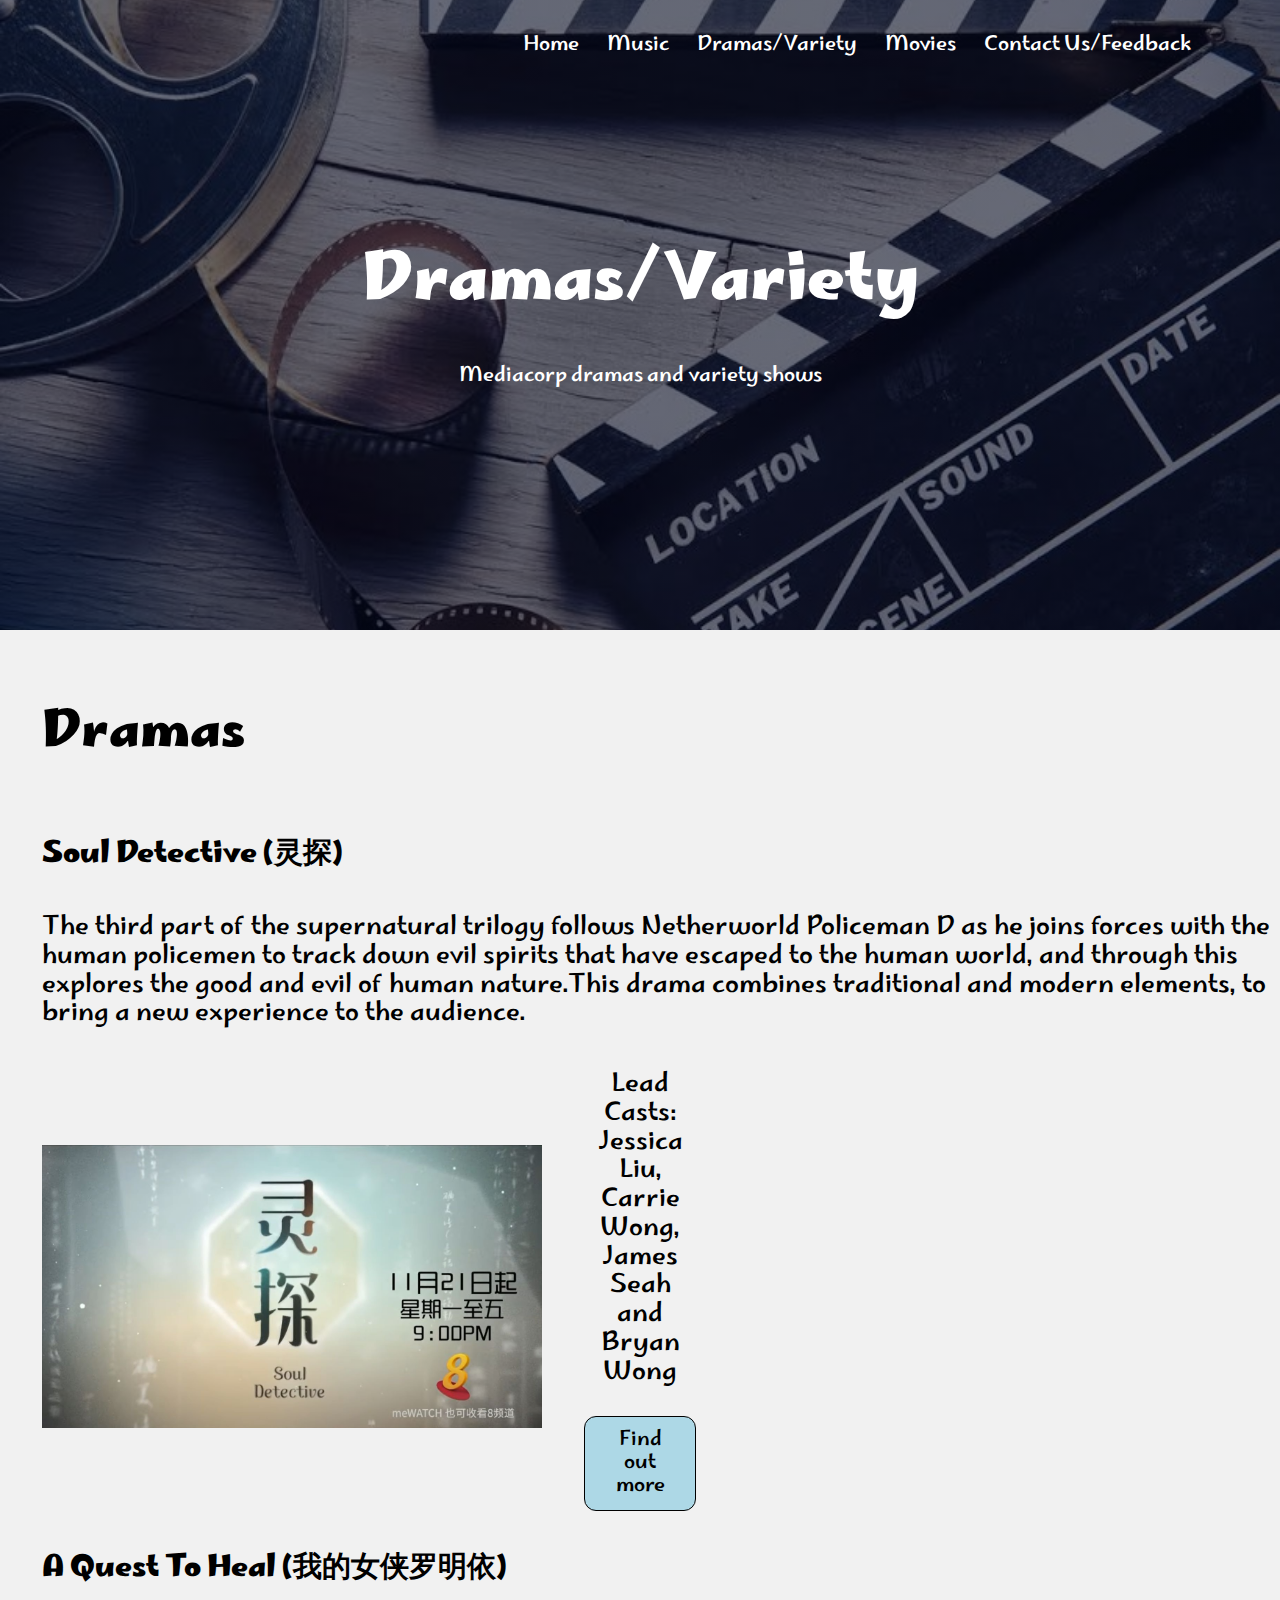
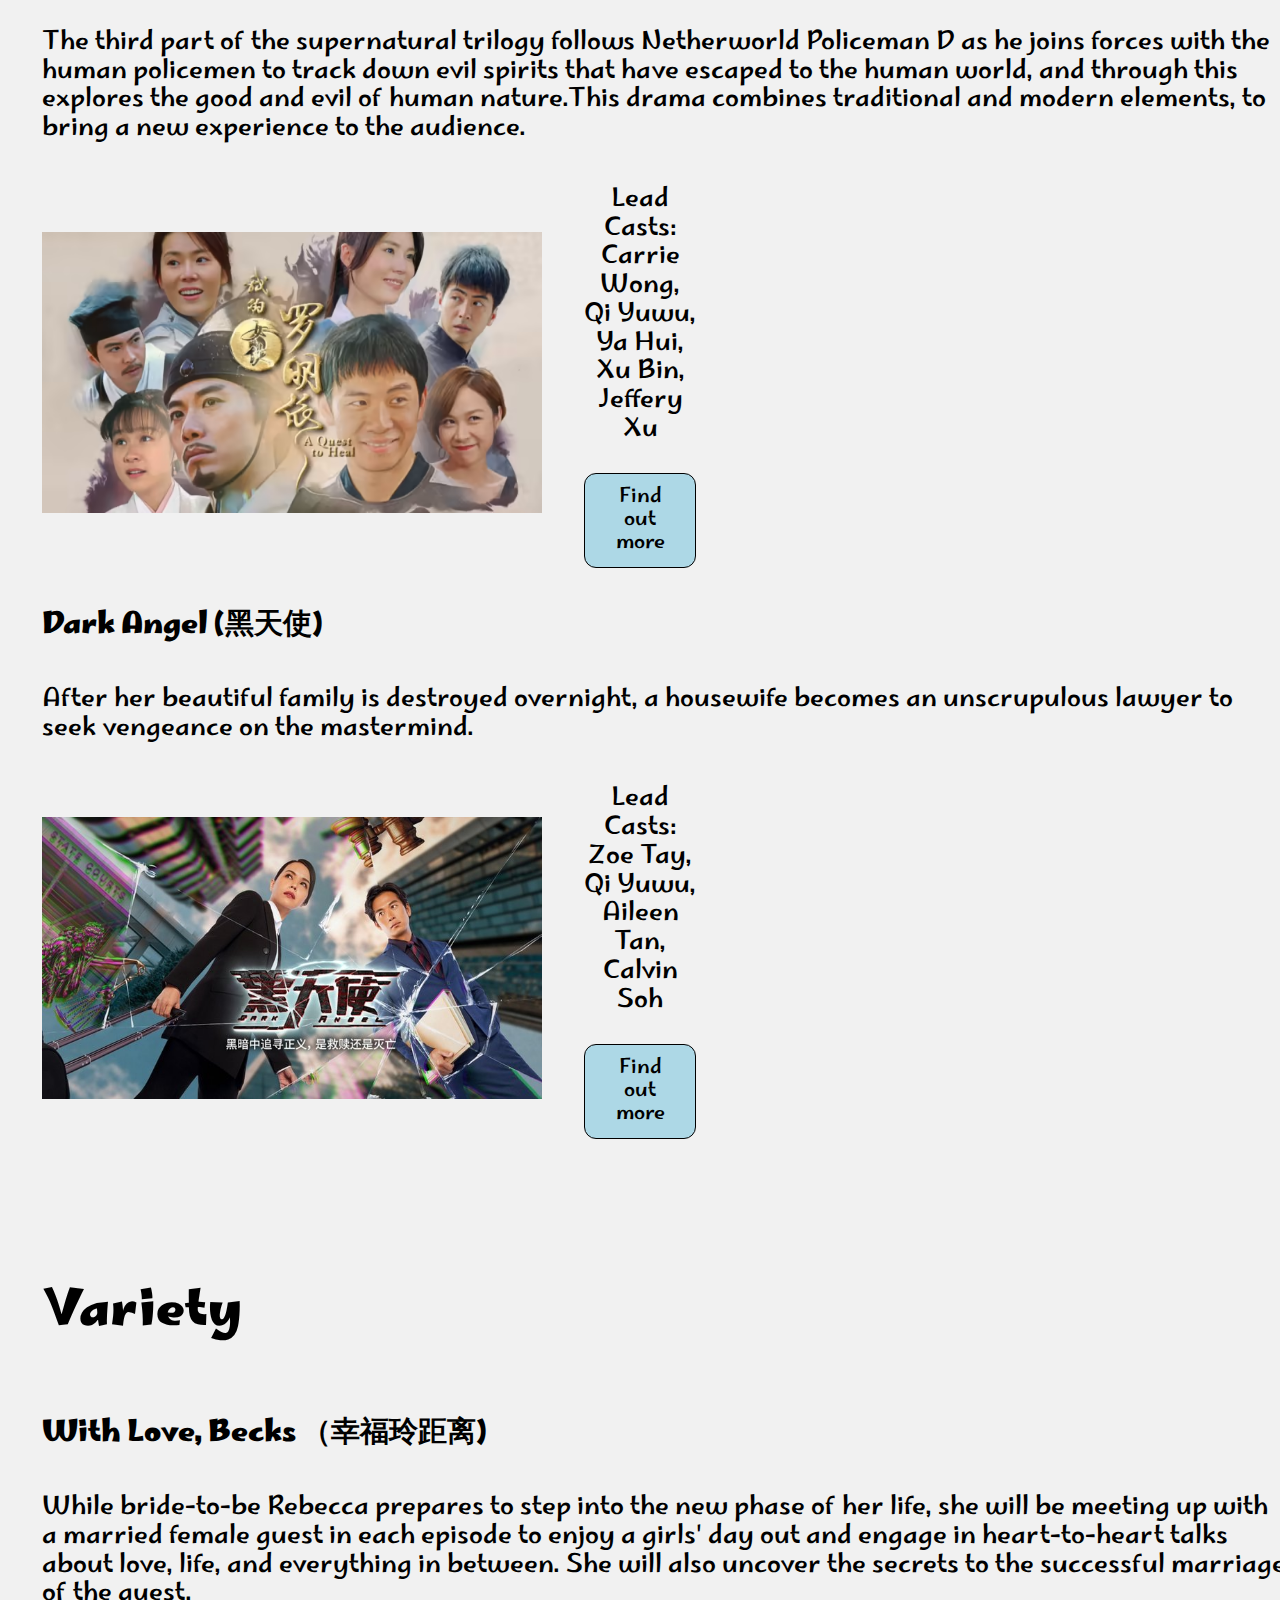
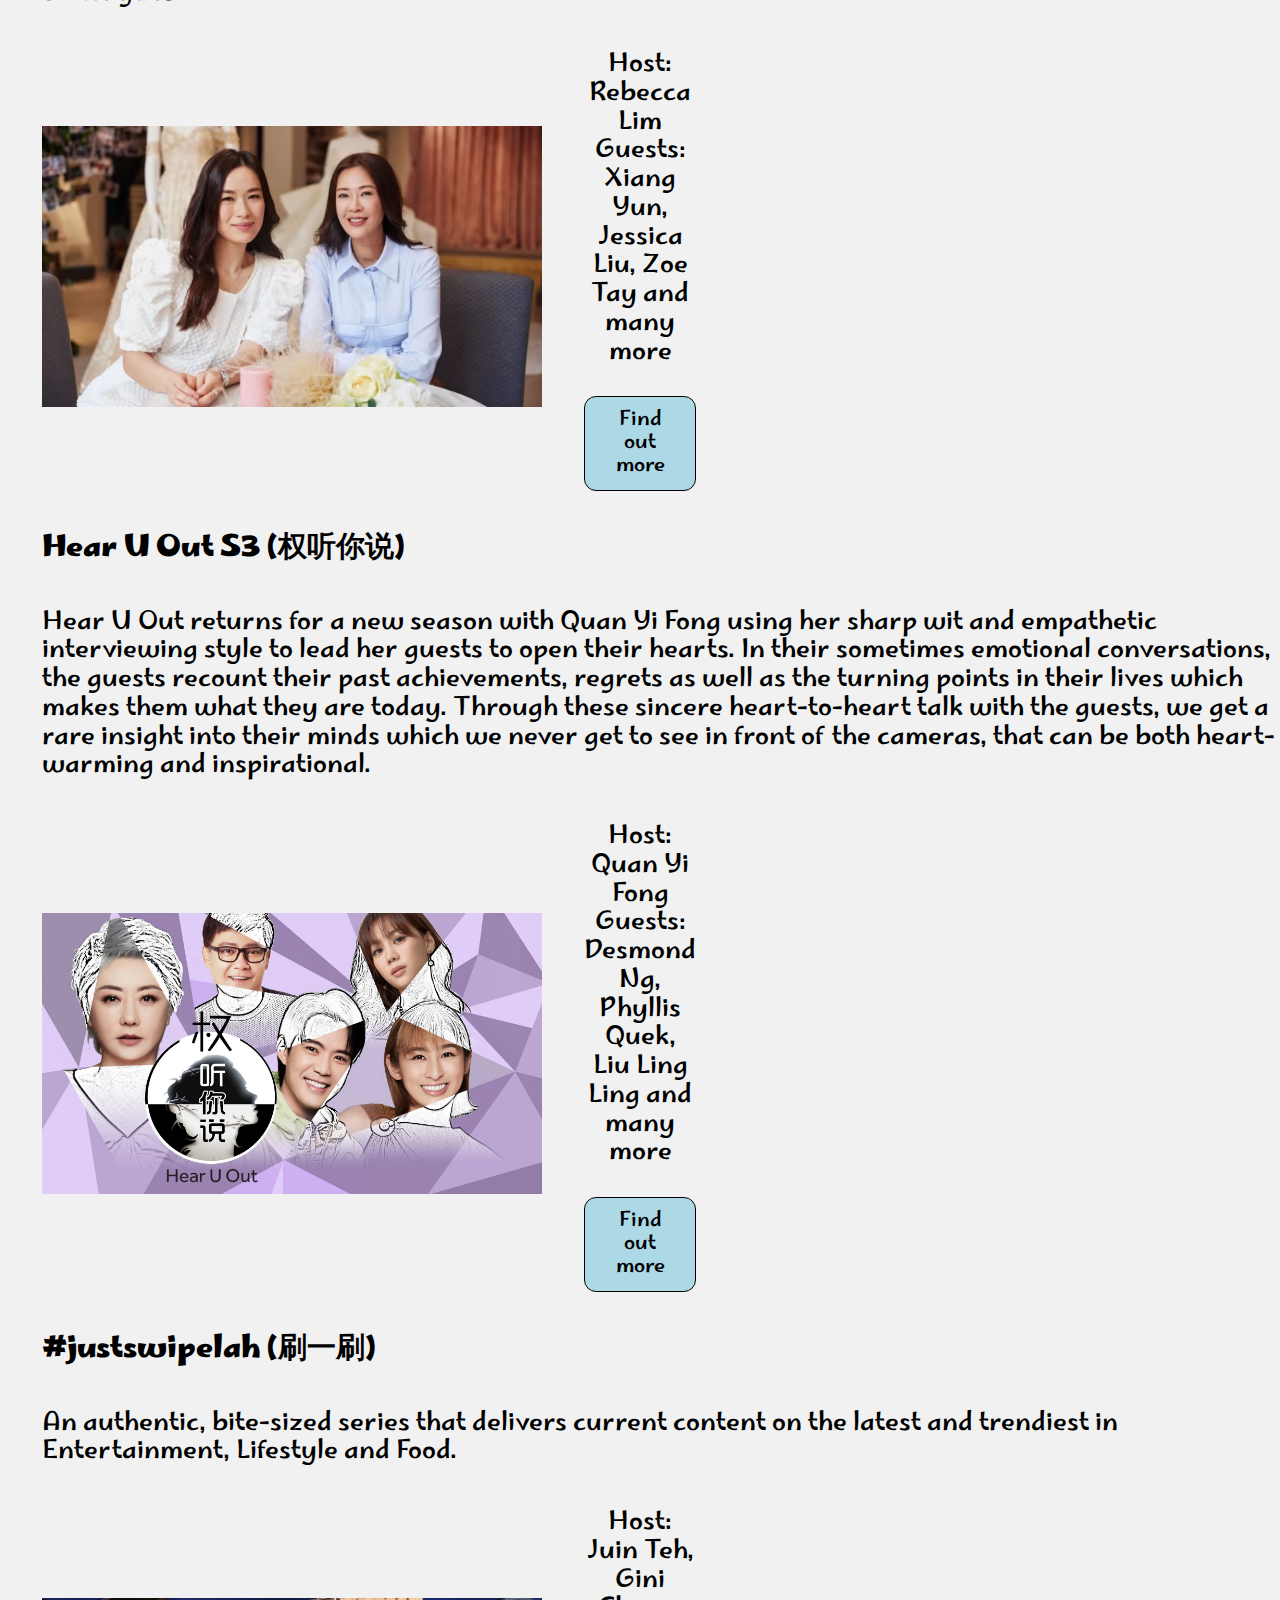
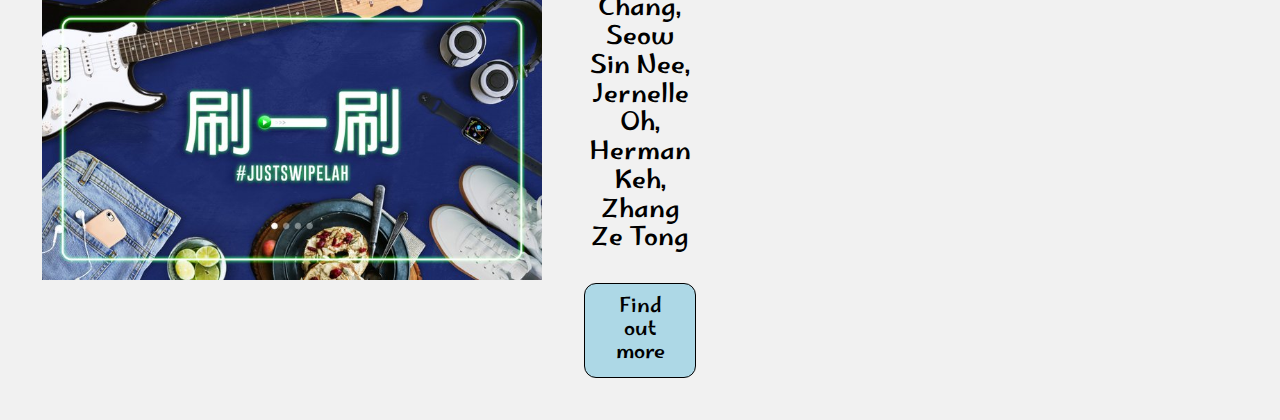
==== commit 17c9ae79: "draft 7" ====
--- a/drama.html
+++ b/drama.html
@@ -54,9 +54,9 @@
         
         <table class="newtable">
             <tr><td><h1>Dramas</h1></td></tr>
-            <tr><td>
+            <td>
                 <h3>Soul Detective (灵探)</h3>
-            </tr></td>
+            </td>
             <tr><td colspan="3">
                 <p>The third part of the supernatural trilogy follows Netherworld Policeman D as he joins forces with the human policemen to track down evil spirits that have escaped to the human world, 
                     and through this explores the good and evil of human nature.This drama
@@ -77,10 +77,9 @@
                 </td>
                 
             </tr>
-            <tr><td>&emsp;</td></tr> 
-            <tr><td>
+            <td>
                 <h3>A Quest To Heal (我的女侠罗明依)</h3>
-            </tr></td>
+            </td>
             <tr><td colspan="3">
                 <p>The third part of the supernatural trilogy follows Netherworld Policeman D as he joins forces with the human policemen to track down evil spirits that have escaped to the human world, 
                     and through this explores the good and evil of human nature.This drama
@@ -98,11 +97,10 @@
                 <td>
                     <iframe width="550" height="290" src="https://www.youtube.com/embed/51yHLYPf9C8" class="video" title="YouTube video player" frameborder="0" allow="accelerometer; autoplay; clipboard-write; encrypted-media; gyroscope; picture-in-picture" allowfullscreen></iframe>
                 </td>
-                <tr><td>&emsp;</td></tr>
-
-                <tr><td>
+            </tr>
+                <td>
                     <h3>Dark Angel (黑天使)</h3>
-                </tr></td>
+                </td>
                 <tr><td colspan="3">
                     <p>After her beautiful family is destroyed overnight, a housewife becomes an unscrupulous lawyer to seek vengeance on the mastermind. </p>
                 </td></tr>
@@ -121,9 +119,9 @@
                     <tr><td>&emsp;</td></tr>
             
             <tr><td><h1>Variety</h1></td></tr>
-            <tr><td>
+            <td>
                 <h3>With Love, Becks （幸福玲距离)</h3>
-            </tr></td>
+            </td>
             <tr><td colspan="3">
                 <p>While bride-to-be Rebecca prepares to step into the new phase of her life, 
                     she will be meeting up with a married female guest in each episode to enjoy 
@@ -143,10 +141,10 @@
                 <td>
                     <iframe width="550" height="290" src="https://www.youtube.com/embed/b3mBosDEkxE" class="video" title="YouTube video player" frameborder="0" allow="accelerometer; autoplay; clipboard-write; encrypted-media; gyroscope; picture-in-picture" allowfullscreen></iframe>
                 </td>
-                <tr><td>&emsp;</td></tr> 
-                <tr><td>
+                </tr>
+                <td>
                     <h3>Hear U Out S3 (权听你说)</h3>
-                </tr></td>
+                </td>
                 <tr><td colspan="3">
                     <p>Hear U Out returns for a new season with Quan Yi Fong using her sharp wit and empathetic interviewing
                          style to lead her guests to open their hearts. In their sometimes emotional conversations, the guests
@@ -169,11 +167,11 @@
                     <td>
                         <iframe width="550" height="290" src="https://www.youtube.com/embed/FsiJ-FtNSzA" class="video" title="YouTube video player" frameborder="0" allow="accelerometer; autoplay; clipboard-write; encrypted-media; gyroscope; picture-in-picture" allowfullscreen></iframe>
                     </td>
-                    <tr><td>&emsp;</td></tr> 
+                </tr>
 
-                    <tr><td>
+                    <td>
                         <h3>#justswipelah (刷一刷)</h3>
-                    </tr></td>
+                    </td>
                     <tr><td colspan="3">
                         <p>An authentic, bite-sized series that delivers current content on the latest and trendiest in Entertainment, Lifestyle and Food. </p>
                     </td></tr>
@@ -189,6 +187,7 @@
                         <td>
                             <iframe width="550" height="290" src="https://www.youtube.com/embed/0NPHQGIM_do" class="video" title="YouTube video player" frameborder="0" allow="accelerometer; autoplay; clipboard-write; encrypted-media; gyroscope; picture-in-picture" allowfullscreen></iframe>
                         </td>
+                    </tr>
             </table>
                                              
     </div> 
--- a/style1.css
+++ b/style1.css
@@ -336,7 +336,7 @@
         text-align: center;
         display: inline-block;
     }
-    .newtable td{
+    .newtable td,tr{
         font-size: 20px;
         display: flex;
         flex-direction: column;
